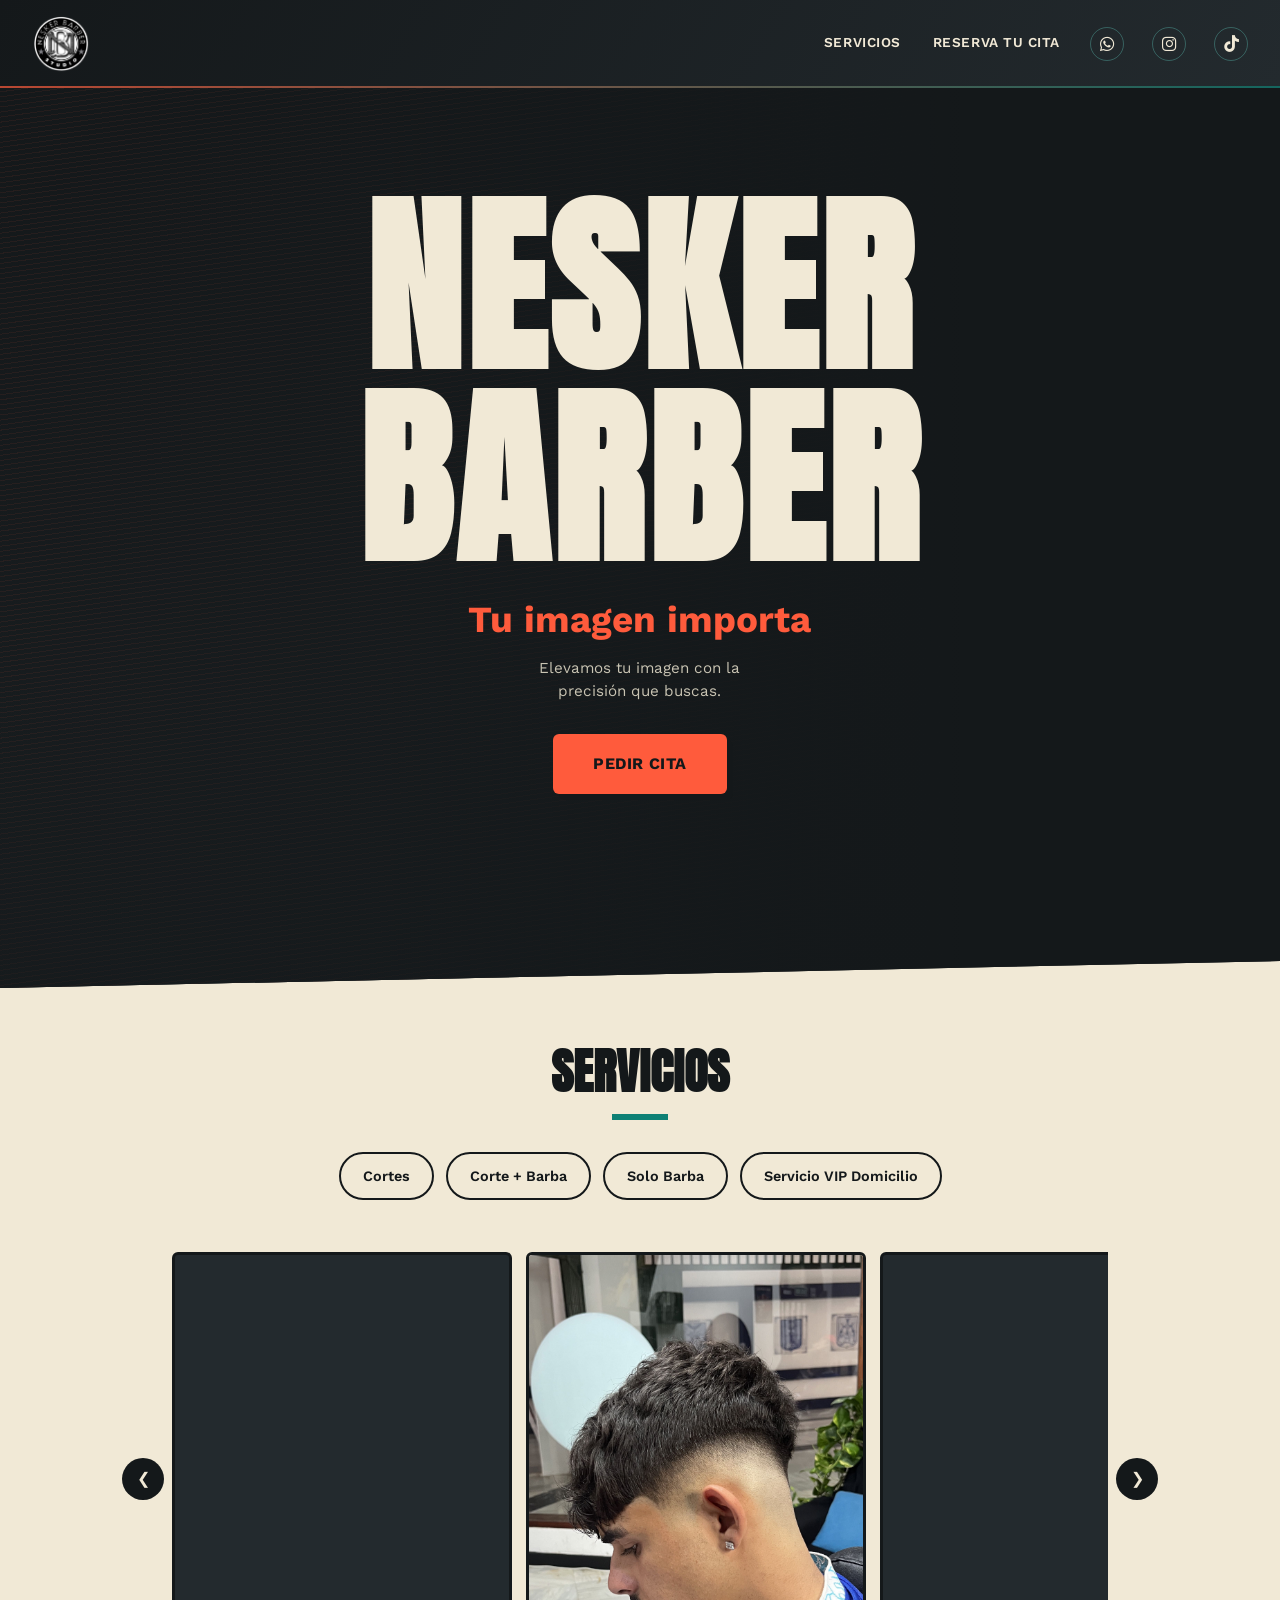
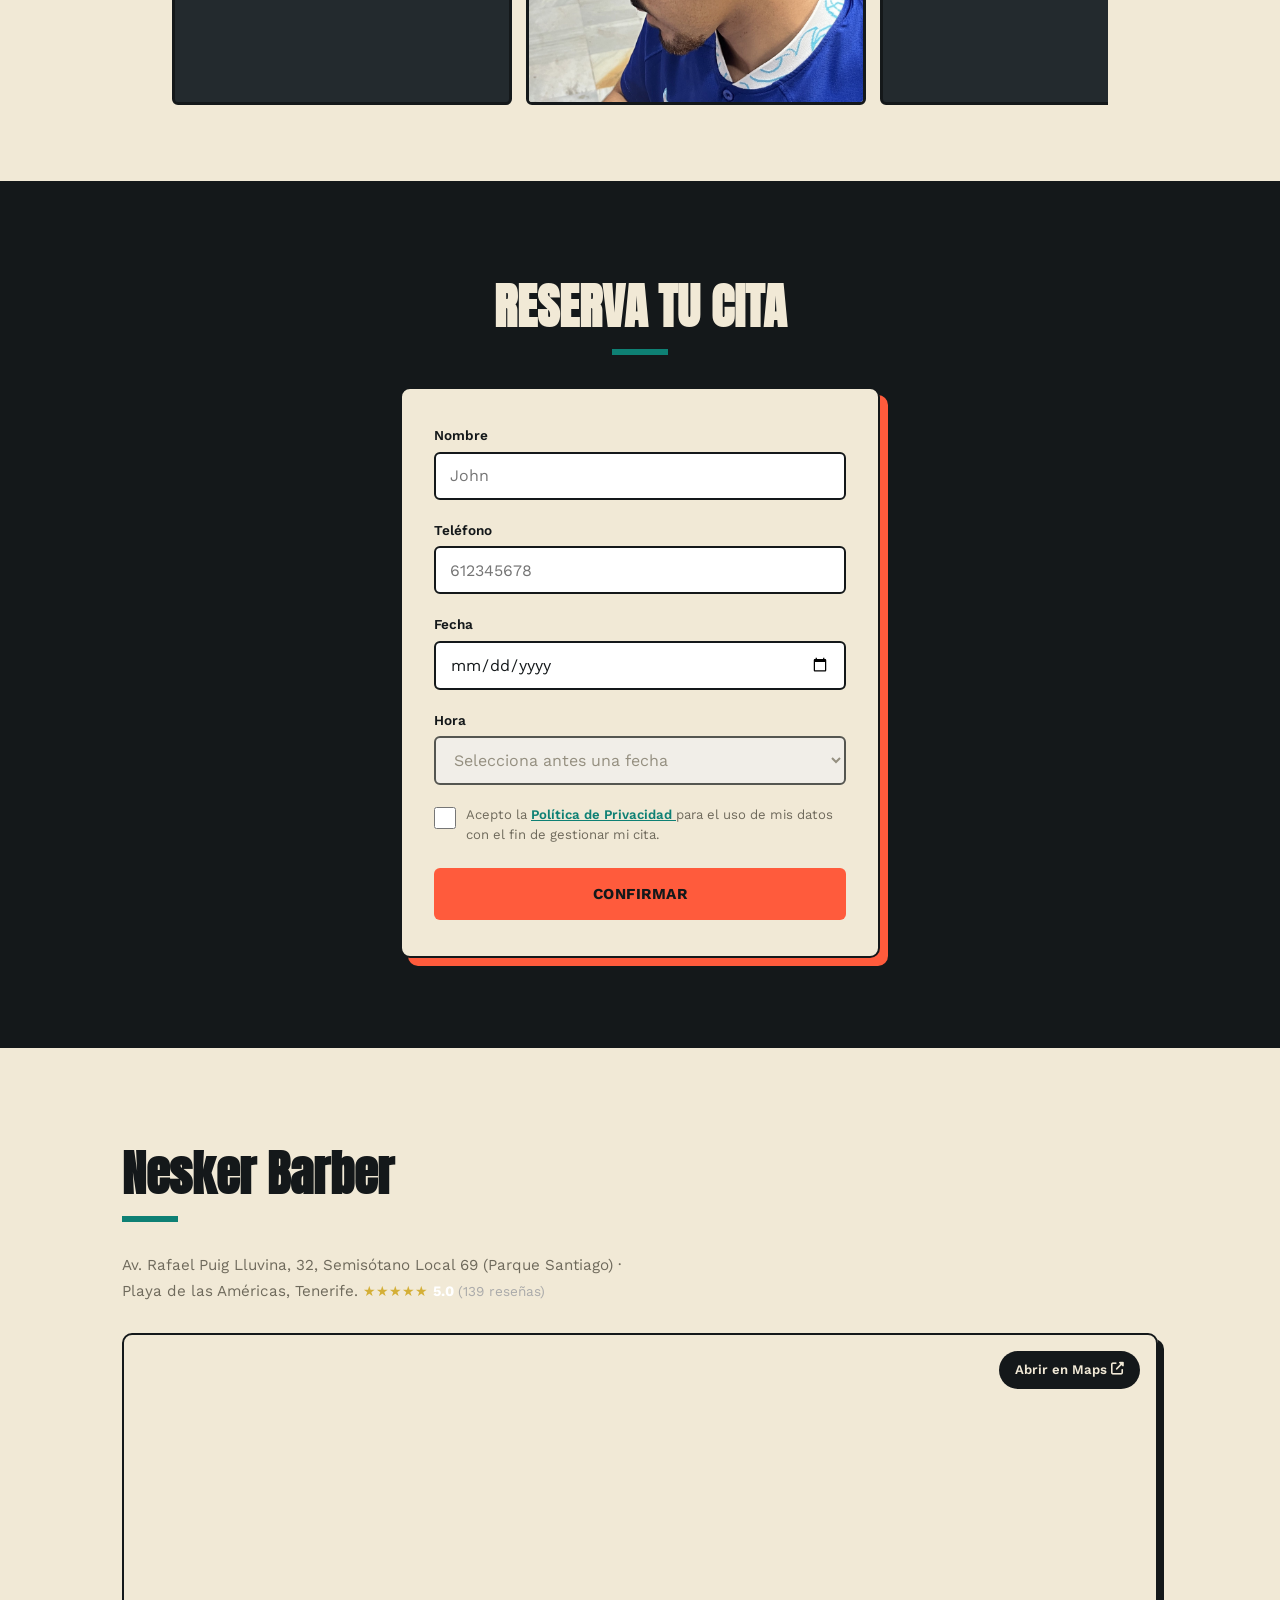
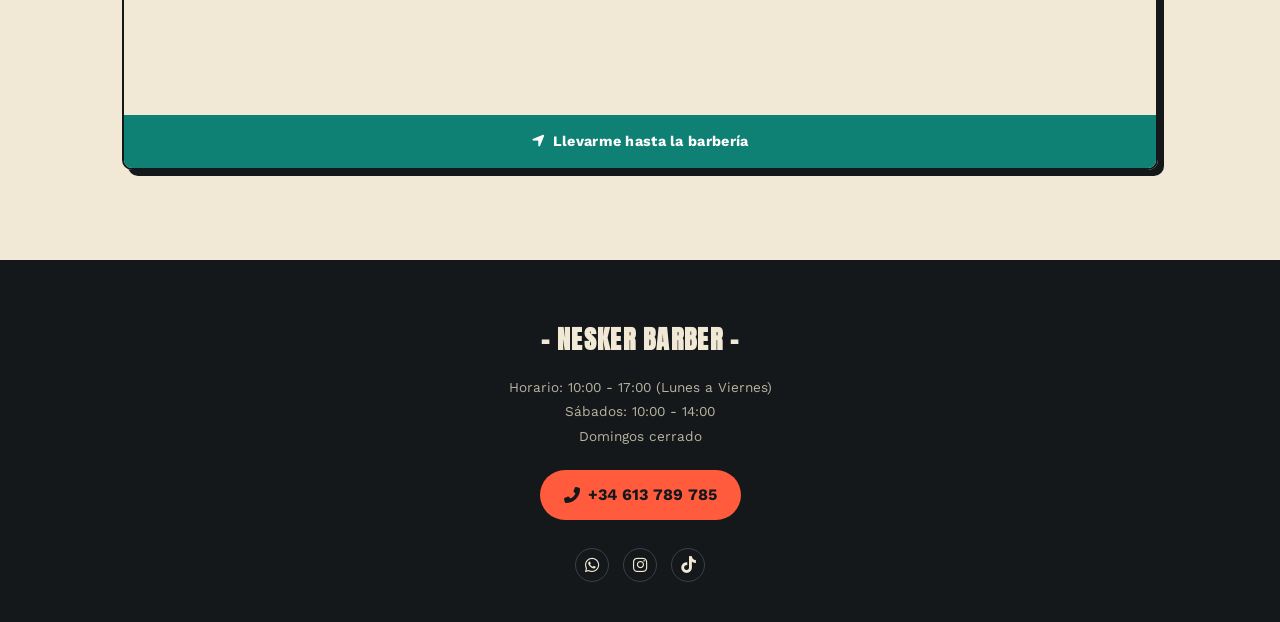
==== templates/index.html @ 79a57359 "Nesker Barber Studio" ====
<!DOCTYPE html>
<html lang="es">

<head>
    <meta charset="UTF-8">
    <meta name="viewport" content="width=device-width, initial-scale=1.0">

    <meta
        name="description"
        content="Nesker Barber Studio: La mejor barbería en el Sur de Tenerife (Playa de las Américas). Expertos en cortes modernos, degradados (fade) y arreglos de barba. ¡Reserva online!"
    >

    <title>Nesker Barber Studio | Barbería en Tenerife Sur - Playa de las Américas</title>

    <link rel="canonical" href="https://neskerbarberstudio.onrender.com">

    <link rel="icon" type="image/png" href="/static/images/logo.png">

    <link
        rel="stylesheet"
        href="https://cdnjs.cloudflare.com/ajax/libs/font-awesome/6.4.0/css/all.min.css"
    >

    <link rel="stylesheet" href="/static/css/styles.css">

    <meta
        property="og:title"
        content="Nesker Barber Studio | Barbería en Tenerife Sur"
    >
    <meta
        property="og:description"
        content="Cortes de pelo, degradados y diseño de barba en Playa de las Américas. ¡Reserva tu cita online!"
    >
    <meta
        property="og:image"
        content="https://neskerbarberstudio.onrender.com/static/images/logo.png"
    >
    <meta
        property="og:url"
        content="https://neskerbarberstudio.onrender.com"
    >
    <meta property="og:type" content="website">
    <meta property="og:locale" content="es_ES">

    <script type="application/ld+json">
    {
        "@context": "https://schema.org",
        "@type": "HairSalon",
        "name": "Nesker Barber Studio",
        "image": "https://neskerbarberstudio.onrender.com/static/images/logo.png",
        "@id": "https://neskerbarberstudio.onrender.com",
        "url": "https://neskerbarberstudio.onrender.com",
        "telephone": "+34613789785",
        "priceRange": "€€",
        "address": {
            "@type": "PostalAddress",
            "streetAddress": "Av. Rafael Puig Lluvina, 32, Semisótano Local 69",
            "addressLocality": "Playa de las Américas, Tenerife Sur",
            "addressRegion": "Santa Cruz de Tenerife",
            "postalCode": "38660",
            "addressCountry": "ES"
        },
        "geo": {
            "@type": "GeoCoordinates",
            "latitude": 28.0599825,
            "longitude": -16.7360326
        },
        "openingHoursSpecification": [
            {
                "@type": "OpeningHoursSpecification",
                "dayOfWeek": [
                    "Monday",
                    "Tuesday",
                    "Wednesday",
                    "Thursday",
                    "Friday"
                ],
                "opens": "10:00",
                "closes": "17:00"
            },
            {
                "@type": "OpeningHoursSpecification",
                "dayOfWeek": "Saturday",
                "opens": "10:00",
                "closes": "14:00"
            }
        ],
        "aggregateRating": {
            "@type": "AggregateRating",
            "ratingValue": "5.0",
            "reviewCount": "139"
        },
        "sameAs": [
            "https://www.instagram.com/neskerbarberstudio/",
            "https://www.tiktok.com/@neskerbarber?is_from_webapp=1&sender_device=pc"
        ]
    }
    </script>
</head>

<body>

    <header class="header">

        <div class="header__logo-container">
            <img
                class="header__logo"
                src="/static/images/logo.png"
                alt="Nesker Barber Logo - Barbería en Tenerife Sur"
            >
        </div>

        <input
            type="checkbox"
            class="header__checkbox"
            id="open-menu"
        >

        <label
            id="menu-btn"
            for="open-menu"
            class="header__open-nav-button"
            role="button"
            aria-label="Abrir menú"
        ></label>

        <nav class="header__nav">
            <ul class="header__nav-list">

                <li class="header__nav-link">
                    <a class="nav__link" href="#galeria">
                        SERVICIOS
                    </a>
                </li>

                <li class="header__nav-link">
                    <a class="nav__link" href="#reservaForm">
                        RESERVA TU CITA
                    </a>
                </li>

                <li class="header__nav-link">
                    <a
                        href="https://wa.me/34613789785?text=Hola,%20quisiera%20reservar%20una%20cita%20en%20Nesker%20Barber."
                        target="_blank"
                        rel="noopener noreferrer"
                        class="icono-link"
                        aria-label="WhatsApp"
                    >
                        <i class="fab fa-whatsapp"></i>
                    </a>
                </li>

                <li class="header__nav-link">
                    <a
                        href="https://www.instagram.com/neskerbarberstudio/"
                        class="icono-link"
                        target="_blank"
                        rel="noopener noreferrer"
                        aria-label="Instagram"
                    >
                        <i class="fab fa-instagram"></i>
                    </a>
                </li>

                <li class="header__nav-link">
                    <a
                        href="https://www.tiktok.com/@neskerbarber?is_from_webapp=1&sender_device=pc"
                        class="icono-link"
                        target="_blank"
                        rel="noopener noreferrer"
                        aria-label="TikTok"
                    >
                        <i class="fab fa-tiktok"></i>
                    </a>
                </li>

            </ul>
        </nav>
    </header>
    <main>

        <section class="hero">
            <div class="hero__content">

                <h1 class="hero__title">
                    NESKER
                    <br>
                    BARBER
                </h1>

                <h2 class="hero__text">
                    Tu imagen importa
                </h2>

                <p>
                    Elevamos tu imagen con la precisión que buscas.
                </p>

                <a href="#reservaForm" class="btn_reserva">
                    PEDIR CITA
                </a>

            </div>
        </section>

        <section id="galeria" class="gallery-section">

            <h2 class="section-title">
                SERVICIOS
            </h2>

            <div class="services-list">

                <div class="service-item">
                    <span class="service-name">Cortes</span>
                </div>

                <div class="service-item">
                    <span class="service-name">Corte + Barba</span>
                </div>

                <div class="service-item">
                    <span class="service-name">Solo Barba</span>
                </div>

                <div class="service-item">
                    <span class="service-name">Servicio VIP Domicilio</span>
                </div>

            </div>

            <div class="gallery-wrapper">

                <button
                    class="gallery-btn gallery-btn-prev"
                    aria-label="Anterior"
                    type="button"
                >
                    ❮
                </button>

                <div class="gallery-container">

                    <div class="gallery-item video-item">
                        <video autoplay muted loop playsinline>
                            <source src="/static/videos/01.mp4" type="video/mp4">
                        </video>
                    </div>

                    <div class="gallery-item">
                        <img
                            src="/static/images/02.jpeg"
                            alt="Corte degradado (fade) realizado en Nesker Barber Studio, Tenerife"
                            loading="lazy"
                        >
                    </div>

                    <div class="gallery-item video-item">
                        <video autoplay muted loop playsinline>
                            <source src="/static/videos/02.mp4" type="video/mp4">
                        </video>
                    </div>

                    <div class="gallery-item video-item">
                        <video autoplay muted loop playsinline>
                            <source src="/static/videos/03.mp4" type="video/mp4">
                        </video>
                    </div>

                    <div class="gallery-item video-item">
                        <video autoplay muted loop playsinline>
                            <source src="/static/videos/07.mp4" type="video/mp4">
                        </video>
                    </div>

                    <div class="gallery-item">
                        <img
                            src="/static/images/03.jpeg"
                            alt="Arreglo de barba en Nesker Barber Studio, Playa de las Américas"
                            loading="lazy"
                        >
                    </div>

                    <div class="gallery-item video-item">
                        <video autoplay muted loop playsinline>
                            <source src="/static/videos/05.mp4" type="video/mp4">
                        </video>
                    </div>

                    <div class="gallery-item">
                        <img
                            src="/static/images/04.jpeg"
                            alt="Corte de pelo masculino moderno en barbería de Tenerife Sur"
                            loading="lazy"
                        >
                    </div>

                    <div class="gallery-item video-item">
                        <video autoplay muted loop playsinline>
                            <source src="/static/videos/06.mp4" type="video/mp4">
                        </video>
                    </div>

                    <div class="gallery-item">
                        <img
                            src="/static/images/05.jpeg"
                            alt="Estilo de corte moderno realizado por Nesker Barber Studio"
                            loading="lazy"
                        >
                    </div>

                    <div class="gallery-item video-item">
                        <video autoplay muted loop playsinline>
                            <source src="/static/videos/04.mp4" type="video/mp4">
                        </video>
                    </div>

                </div>

                <button
                    class="gallery-btn gallery-btn-next"
                    aria-label="Siguiente"
                    type="button"
                >
                    ❯
                </button>

            </div>
        </section>

        <section id="reservaForm" class="form-section">

            <h2 class="section-title">
                RESERVA TU CITA
            </h2>

            <form class="form__form" id="bookingForm">

                <div class="form__input-container">
                    <label for="nombre">Nombre</label>
                    <input
                        type="text"
                        id="nombre"
                        placeholder="John"
                        autocomplete="name"
                        required
                    >
                </div>

                <div class="form__input-container">
                    <label for="telefono">Teléfono</label>
                    <input
                        type="tel"
                        id="telefono"
                        placeholder="612345678"
                        autocomplete="tel"
                        required
                    >
                </div>

                <div class="form__input-container">
                    <label for="fecha">Fecha</label>
                    <input
                        type="date"
                        id="fecha"
                        required
                    >
                </div>

                <div class="form__input-container">
                    <label for="hora">Hora</label>
                    <select
                        id="hora"
                        required
                        disabled
                    >
                        <option value="">Selecciona antes una fecha</option>
                    </select>
                </div>

                <div class="form__input-container form__input-container--checkbox">

                    <input
                        type="checkbox"
                        id="privacidad"
                        required
                    >

                    <label for="privacidad">
                        Acepto la
                        <a
                            href="#modal-privacidad"
                            id="openPrivacy"
                        >
                            Política de Privacidad
                        </a>
                        para el uso de mis datos con el fin de gestionar mi cita.
                    </label>

                </div>

                <button type="submit" class="submit-button">
                    CONFIRMAR
                </button>

                <div id="mensaje-exito">
                    ✅ ¡Cita confirmada!
                </div>

                <div id="mensaje-error">
                    ❌ Error: No se pudo reservar.
                </div>

                <div id="modal-privacidad" class="modal">

                    <div class="modal-content">

                        <span
                            id="closePrivacy"
                            class="close"
                            role="button"
                            aria-label="Cerrar política de privacidad"
                            tabindex="0"
                        >
                            &times;
                        </span>

                        <h2>
                            Política de Privacidad
                        </h2>

                        <p>
                            En <strong>Nesker Barber</strong> solicitamos tu nombre y teléfono
                            exclusivamente para gestionar, confirmar o contactar contigo en caso
                            de que surja algún imprevisto o cambio de última hora. Tus datos son
                            de uso exclusivo para la gestión interna de las citas y bajo ningún
                            concepto se ceden a terceros.
                        </p>

                    </div>
                </div>
            </form>
        </section>

        <section id="ubicacion" class="location-section">

            <h2 class="section-title">
                Nesker Barber
            </h2>

            <p class="location-text">
                Av. Rafael Puig Lluvina, 32, Semisótano Local 69
                (Parque Santiago) · Playa de las Américas, Tenerife.

                <span
                    style="display: inline-block; color: #d4af37; font-size: 0.9rem; margin-top: 4px; white-space: nowrap;"
                >
                    ★★★★★
                    <span style="color: #fff; font-weight: bold;">
                        5.0
                    </span>
                    <span style="color: #aaa; font-size: 0.85rem;">
                        (139 reseñas)
                    </span>
                </span>
            </p>

            <div class="map-card">

                <a
                    href="https://maps.app.goo.gl/w81HasmnMMebzSGf6"
                    target="_blank"
                    rel="noopener noreferrer"
                    class="map-btn-float"
                >
                    Abrir en Maps
                    <i
                        class="fas fa-external-link-alt"
                        style="font-size: 0.8rem; margin-left: 4px;"
                    ></i>
                </a>

                <div class="map-iframe-wrapper">

                    <iframe
                        src="https://www.google.com/maps/embed?pb=!1m18!1m12!1m3!1d3528.243575822002!2d-16.7360326!3d28.0599825!2m3!1f0!2f0!3f0!3m2!1i1024!2i768!4f13.1!3m3!1m2!1s0xc6a975f80840295%3A0xdb157265d399392d!2sNesker%20Barber%20Studio!5e0!3m2!1ses!2ses!4v1710000000000!5m2!1ses!2ses"
                        width="100%"
                        height="100%"
                        style="border:0;"
                        title="Ubicación de Nesker Barber Studio en Google Maps"
                        allowfullscreen
                        loading="lazy"
                        referrerpolicy="no-referrer-when-downgrade"
                    ></iframe>

                </div>

                <a
                    href="https://maps.app.goo.gl/w81HasmnMMebzSGf6"
                    target="_blank"
                    rel="noopener noreferrer"
                    class="map-btn-bottom"
                >
                    <i class="fas fa-location-arrow"></i>
                    Llevarme hasta la barbería
                </a>
            </div>
        </section>
    </main>

    <footer id="contacto1" class="footer-nesker">

        <strong>- NESKER BARBER -</strong>

        <p class="p__footer">
            Horario: 10:00 - 17:00 (Lunes a Viernes)
        </p>

        <p class="p__footer">
            Sábados: 10:00 - 14:00
        </p>

        <p class="p__footer">
            Domingos cerrado
        </p>

        <a
            href="tel:+34613789785"
            class="footer-phone-box"
        >
            <i class="fas fa-phone-alt"></i>
            <span>+34 613 789 785</span>
        </a>

        <div class="redes-sociales">

            <a
                href="https://wa.me/34613789785?text=Hola,%20quisiera%20reservar%20una%20cita%20en%20Nesker%20Barber."
                class="icono-link"
                target="_blank"
                rel="noopener noreferrer"
                aria-label="WhatsApp"
            >
                <i class="fab fa-whatsapp"></i>
            </a>

            <a
                href="https://www.instagram.com/neskerbarberstudio/"
                class="icono-link"
                target="_blank"
                rel="noopener noreferrer"
                aria-label="Instagram"
            >
                <i class="fab fa-instagram"></i>
            </a>

            <a
                href="https://www.tiktok.com/@neskerbarber?is_from_webapp=1&sender_device=pc"
                class="icono-link"
                target="_blank"
                rel="noopener noreferrer"
                aria-label="TikTok"
            >
                <i class="fab fa-tiktok"></i>
            </a>
        </div>
    </footer>

    <script src="/static/js/app.js"></script>

</body>

</html>
---- static/css/styles.css ----
@import url('https://fonts.googleapis.com/css2?family=Anton&family=Work+Sans:wght@400;500;600;700&display=swap');

/* ---------- Tokens ---------- */
:root {
  --ink: #14181a;
  --ink-soft: #232a2e;
  --ink-line: #3a4247;

  --paper: #f1e9d6;
  --paper-soft: #e3d8b8;

  --coral: #ff5b3c;
  --coral-dark: #e14526;
  --teal: #0e8074;
  --teal-light: #59b7ac;

  --text-on-paper: #14181a;
  --text-on-ink: #f1e9d6;
  --text-muted: #6f6a5c;

  --font-display: 'Anton', 'Arial Narrow', sans-serif;
  --font-body: 'Work Sans', -apple-system, BlinkMacSystemFont, sans-serif;

  --radius-sm: 6px;
  --radius-md: 10px;
  --hard-shadow: 6px 6px 0 var(--ink);
  --hard-shadow-sm: 4px 4px 0 var(--ink);

  --container: 1100px;
  --gutter: 20px;
}

/* ---------- Reset ---------- */
* {
  margin: 0;
  padding: 0;
  box-sizing: border-box;
}

html {
  scroll-behavior: smooth;
}

body {
  font-family: var(--font-body);
  background: var(--paper);
  color: var(--text-on-paper);
  line-height: 1.5;
  -webkit-font-smoothing: antialiased;
  overflow-x: hidden;
}

img, video {
  display: block;
  max-width: 100%;
}

a {
  color: inherit;
  text-decoration: none;
}

ul {
  list-style: none;
}

button {
  font-family: inherit;
  cursor: pointer;
  border: none;
  background: none;
  touch-action: manipulation;
}

a, button, input[type="checkbox"] {
  touch-action: manipulation;
}

:focus-visible {
  outline: 3px solid var(--coral);
  outline-offset: 2px;
}

@media (prefers-reduced-motion: reduce) {
  * {
    animation-duration: 0.01ms !important;
    animation-iteration-count: 1 !important;
    transition-duration: 0.01ms !important;
    scroll-behavior: auto !important;
  }
}

@media (hover: hover) and (pointer: fine) {
  .nav__link:hover {
    color: var(--coral);
    border-color: var(--coral);
  }

  .icono-link:hover {
    background: var(--coral);
    border-color: var(--coral);
    color: var(--ink);
  }

  .btn_reserva:hover {
    transform: translate(-2px, -2px);
    box-shadow: 8px 8px 0 var(--coral-dark);
  }

  .service-item:hover {
    background: var(--ink);
    transform: translateY(-2px);
  }

  .service-item:hover .service-name {
    color: var(--paper);
  }

  .gallery-btn:hover {
    background: var(--coral);
    color: var(--ink);
  }

  .submit-button:hover {
    background: var(--coral-dark);
    color: var(--paper);
    transform: translateY(-2px);
  }

  .close:hover {
    color: var(--coral);
  }

  .map-btn-float:hover {
    background: var(--coral);
    color: var(--ink);
  }

  .map-btn-bottom:hover {
    background: #0b665c;
  }

  .footer-phone-box:hover {
    background: var(--coral-dark);
    color: var(--paper);
  }
}

/* ---------- Header ---------- */
.header {
  position: sticky;
  top: 0;
  z-index: 900;
  display: flex;
  align-items: center;
  justify-content: space-between;
  padding: 12px var(--gutter);
  background: linear-gradient(120deg, var(--ink) 0%, var(--ink-soft) 100%);
  border-bottom: none;
}

.header::after {
  content: "";
  position: absolute;
  left: 0;
  right: 0;
  bottom: 0;
  height: 2px;
  background: linear-gradient(90deg, var(--coral) 0%, var(--teal) 100%);
  opacity: 0.7;
}

.header__logo-container {
  display: flex;
  align-items: center;
}

.header__logo {
  height: 52px;
  width: auto;
}

.header__checkbox {
  display: none;
}

.header__open-nav-button {
  display: block;
  position: relative;
  width: 44px;
  height: 44px;
  border-radius: var(--radius-sm);
  background: var(--ink-soft);
  border: 1px solid var(--ink-line);
  cursor: pointer;
  z-index: 901;
}

.header__open-nav-button::before,
.header__open-nav-button::after {
  content: "";
  position: absolute;
  left: 12px;
  width: 20px;
  height: 2px;
  background: var(--coral);
  transition: transform 0.25s ease;
}

.header__open-nav-button::before {
  top: 15px;
}

.header__open-nav-button::after {
  top: 27px;
}

.header__checkbox:checked ~ .header__open-nav-button::before {
  transform: translateY(6px) rotate(45deg);
}

.header__checkbox:checked ~ .header__open-nav-button::after {
  transform: translateY(-6px) rotate(-45deg);
}

/* ---------- Menú móvil (bottom sheet) ---------- */
.header__nav {
  position: fixed;
  left: 0;
  right: 0;
  bottom: -100%;
  width: 100%;
  max-height: 75vh;
  overflow-y: auto;
  background:
    linear-gradient(160deg, rgba(255, 91, 60, 0.12) 0%, transparent 60%),
    linear-gradient(160deg, var(--ink) 0%, var(--ink-soft) 100%);
  border-top: 3px solid var(--coral);
  border-radius: 20px 20px 0 0;
  box-shadow: 0 -14px 34px rgba(0, 0, 0, 0.4);
  transition: bottom 0.35s ease;
}

.header__checkbox:checked ~ .header__nav {
  bottom: 0;
}

.header__nav::before {
  content: "";
  position: fixed;
  inset: 0;
  background: rgba(10, 12, 13, 0.55);
  opacity: 0;
  visibility: hidden;
  transition: opacity 0.3s ease, visibility 0.3s ease;
}

.header__checkbox:checked ~ .header__nav::before {
  opacity: 1;
  visibility: visible;
}

.header__nav-list {
  position: relative;
  display: flex;
  flex-direction: column;
  align-items: center;
  gap: 20px;
  padding: 14px 24px 36px;
}

.header__nav-list::before {
  content: "";
  display: block;
  width: 40px;
  height: 4px;
  background: var(--coral);
  border-radius: 4px;
  margin: 4px auto 16px;
}

.header__nav-list li:has(.nav__link) {
  flex: 1 0 100%;
  text-align: center;
}

.header__nav-list li:has(.icono-link) {
  flex: 0 0 auto;
}

.nav__link {
  font-family: var(--font-display);
  font-size: 1.5rem;
  letter-spacing: 0.01em;
  color: var(--text-on-ink);
  padding: 4px 2px;
  border-bottom: 3px solid transparent;
  display: inline-block;
}

.icono-link {
  display: inline-flex;
  align-items: center;
  justify-content: center;
  width: 42px;
  height: 42px;
  color: var(--text-on-ink);
  font-size: 1.05rem;
  border-radius: 50%;
  border: 1px solid rgba(89, 183, 172, 0.4);
}

/* Tablet / escritorio */
@media (min-width: 781px) {
  .header {
    padding: 14px 32px;
  }

  .header__logo {
    height: 60px;
  }

  .header__open-nav-button {
    display: none;
  }

  .header__nav {
    position: static;
    width: auto;
    max-height: none;
    overflow: visible;
    background: none;
    border-top: none;
    border-radius: 0;
    box-shadow: none;
    transition: none;
  }

  .header__nav::before {
    content: none;
  }

  .header__nav-list {
    flex-direction: row;
    align-items: center;
    justify-content: flex-end;
    gap: 28px;
    padding: 0;
  }

  .header__nav-list::before {
    content: none;
  }

  .header__nav-list li:has(.nav__link),
  .header__nav-list li:has(.icono-link) {
    flex: 0 0 auto;
  }

  .nav__link {
    font-family: var(--font-body);
    font-weight: 600;
    font-size: 0.85rem;
    letter-spacing: 0.04em;
    padding: 6px 2px;
  }

  .icono-link {
    width: 34px;
    height: 34px;
  }
}

/* ---------- Hero ---------- */
.hero {
  position: relative;
  min-height: 100svh;
  min-height: 100vh;
  display: flex;
  align-items: center;
  justify-content: flex-end;
  text-align: right;
  background: var(--ink);
  overflow: hidden;
  clip-path: polygon(0 0, 100% 0, 100% 97%, 0 100%);
  padding: 0 0 24px;
}

.hero::before {
  content: "";
  position: absolute;
  inset: 0;
  background-image: url("/static/images/hero-fade.jpg");
  background-size: cover;
  background-repeat: no-repeat;
  background-position: center;
}

.hero::after {
  content: "";
  position: absolute;
  inset: 0;
  background:
    linear-gradient(90deg, rgba(20, 24, 26, 0.48) 0%, rgba(20, 24, 26, 0.82) 55%, rgba(20, 24, 26, 0.97) 100%),
    linear-gradient(0deg, rgba(20, 24, 26, 0.55) 0%, transparent 35%);
  pointer-events: none;
}

.hero__content {
  position: relative;
  z-index: 2;
  max-width: var(--container);
  margin: 0;
  padding: 0 var(--gutter);
  transform: translateY(-45px);
  text-align: right;
}

.hero__title {
  font-family: var(--font-display);
  color: var(--text-on-ink);
  font-size: clamp(5.5rem, 14vw, 9rem);
  line-height: 1;
  letter-spacing: 0.02em;
}

.hero__title br {
  display: block;
}

.hero__text {
  font-family: var(--font-body);
  color: var(--coral);
  font-size: clamp(1.4rem, 4.5vw, 2.3rem);
  margin-top: 16px;
}

.hero p {
  color: #c9c4b3;
  max-width: 26ch;
  margin-top: 10px;
  margin-left: auto;
  font-size: 0.95rem;
}

.btn_reserva {
  display: inline-block;
  width: auto;
  text-align: center;
  margin-top: 26px;
  padding: 14px 28px;
  background: var(--coral);
  color: var(--ink);
  font-weight: 700;
  font-size: 0.9rem;
  letter-spacing: 0.03em;
  border-radius: var(--radius-sm);
  box-shadow: var(--hard-shadow-sm);
  transition: transform 0.15s ease, box-shadow 0.15s ease;
}

@media (min-width: 560px) {
  .hero {
    padding: 40px 0;
    justify-content: center;
    text-align: center;
  }

  .hero__content {
    margin: 0 auto;
    text-align: center;
  }

  .hero p {
    margin-left: auto;
    margin-right: auto;
  }

  .hero::before {
    background-image:
      repeating-linear-gradient(
        -8deg,
        rgba(255, 91, 60, 0.14) 0px,
        rgba(255, 91, 60, 0.14) 1px,
        transparent 1px,
        transparent 5px
      ),
      linear-gradient(155deg, var(--ink) 0%, var(--ink-soft) 100%);
    background-size: auto, cover;
    background-position: 0 0, center;
    -webkit-mask-image: linear-gradient(to right, black 0%, black 30%, transparent 75%, transparent 100%);
    mask-image: linear-gradient(to right, black 0%, black 30%, transparent 75%, transparent 100%);
  }

  .hero__title {
    font-size: clamp(4.5rem, 15vw, 13rem);
  }

  .btn_reserva {
    margin-top: 32px;
    padding: 18px 40px;
    font-size: 1rem;
    box-shadow: var(--hard-shadow);
  }
}

/* ---------- Section title (shared) ---------- */
.section-title {
  font-family: var(--font-display);
  font-size: clamp(1.9rem, 8vw, 3rem);
  color: var(--text-on-paper);
  position: relative;
  display: inline-block;
  padding-bottom: 12px;
  margin-bottom: 32px;
}

.section-title::after {
  content: "";
  position: absolute;
  bottom: 0;
  left: 0;
  width: 56px;
  height: 6px;
  background: var(--teal);
}

/* ---------- Gallery / Services section ---------- */
.gallery-section {
  max-width: var(--container);
  margin: 0 auto;
  padding: 12px var(--gutter) 50px;
  text-align: center;
}

.gallery-section .section-title::after {
  left: 50%;
  transform: translateX(-50%);
}

.services-list {
  display: flex;
  flex-wrap: wrap;
  gap: 10px;
  justify-content: center;
  margin-bottom: 40px;
}

.service-item {
  border: 2px solid var(--ink);
  border-radius: 999px;
  padding: 10px 18px;
  transition: background 0.2s ease, color 0.2s ease, transform 0.15s ease;
}

.service-name {
  font-weight: 600;
  font-size: 0.85rem;
}

.gallery-wrapper {
  position: relative;
  display: flex;
  align-items: center;
  gap: 8px;
}

.gallery-container {
  display: flex;
  gap: 14px;
  overflow-x: auto;
  scroll-snap-type: x mandatory;
  -webkit-overflow-scrolling: touch;
  padding: 6px;
  scrollbar-width: thin;
  scrollbar-color: var(--teal) transparent;
}

.gallery-container::-webkit-scrollbar {
  height: 6px;
}

.gallery-container::-webkit-scrollbar-thumb {
  background: var(--teal);
  border-radius: 4px;
}

.gallery-item {
  flex: 0 0 auto;
  width: 230px;
  aspect-ratio: 3 / 4;
  scroll-snap-align: center;
  border: 3px solid var(--ink);
  border-radius: var(--radius-sm);
  overflow: hidden;
  background: var(--ink-soft);
  transition: transform 0.25s ease, opacity 0.25s ease, border-color 0.25s ease;
  opacity: 0.6;
  transform: scale(0.94);
}

.gallery-item.is-centered {
  opacity: 1;
  transform: scale(1);
  border-color: var(--coral);
}

.gallery-item img,
.gallery-item video {
  width: 100%;
  height: 100%;
  object-fit: cover;
}

.gallery-btn {
  display: none;
}

@media (min-width: 640px) {
  .gallery-section {
    padding: 40px var(--gutter) 60px;
  }

  .services-list {
    gap: 12px;
    margin-bottom: 46px;
  }

  .service-item {
    padding: 10px 22px;
  }

  .service-name {
    font-size: 0.9rem;
  }

  .gallery-item {
    width: 300px;
    scroll-snap-align: start;
    opacity: 1;
    transform: none;
  }

  .gallery-btn {
    display: flex;
    flex: 0 0 auto;
    width: 42px;
    height: 42px;
    border-radius: 50%;
    background: var(--ink);
    color: var(--paper);
    font-size: 1rem;
    align-items: center;
    justify-content: center;
    transition: background 0.2s ease, color 0.2s ease;
  }
}

@media (min-width: 900px) {
  .gallery-section {
    padding: 48px var(--gutter) 70px;
  }

  .gallery-item {
    width: 340px;
  }
}

/* ---------- Booking form section ---------- */
.form-section {
  background: var(--ink);
  padding: 60px var(--gutter);
}

.form-section .section-title {
  color: var(--text-on-ink);
  display: block;
  text-align: center;
  margin-left: auto;
  margin-right: auto;
}

.form-section .section-title::after {
  left: 50%;
  transform: translateX(-50%);
}

.form__form {
  position: relative;
  max-width: 480px;
  margin: 0 auto;
  background: var(--paper);
  border: 2px solid var(--ink);
  border-radius: var(--radius-md);
  box-shadow: 6px 6px 0 var(--coral);
  padding: 26px 20px;
  display: flex;
  flex-direction: column;
  gap: 18px;
}

.form__input-container {
  display: flex;
  flex-direction: column;
  gap: 6px;
}

.form__input-container label {
  font-weight: 600;
  font-size: 0.85rem;
  color: var(--text-on-paper);
}

.form__input-container input[type="text"],
.form__input-container input[type="tel"],
.form__input-container input[type="date"],
.form__input-container input[type="time"],
.form__input-container select {
  font-family: var(--font-body);
  font-size: 16px;
  min-height: 48px;
  padding: 12px 14px;
  border: 2px solid var(--ink);
  border-radius: var(--radius-sm);
  background: #fff;
  color: var(--text-on-paper);
  transition: border-color 0.2s ease;
}

.form__input-container select:disabled {
  background: #f1f1f1;
  color: var(--text-muted);
  cursor: not-allowed;
}

.form__input-container input:focus,
.form__input-container select:focus {
  border-color: var(--coral);
}

.form__input-container--checkbox {
  flex-direction: row;
  align-items: flex-start;
  gap: 10px;
}

.form__input-container--checkbox input[type="checkbox"] {
  width: 22px;
  height: 22px;
  margin-top: 2px;
  flex-shrink: 0;
  accent-color: var(--coral);
}

.form__input-container--checkbox label {
  font-weight: 400;
  font-size: 0.82rem;
  color: var(--text-muted);
}

.form__input-container--checkbox label a {
  color: var(--teal);
  font-weight: 600;
  text-decoration: underline;
}

.submit-button {
  margin-top: 4px;
  padding: 16px;
  min-height: 52px;
  background: var(--coral);
  color: var(--ink);
  font-weight: 700;
  font-size: 0.95rem;
  letter-spacing: 0.03em;
  border-radius: var(--radius-sm);
  transition: background 0.2s ease, transform 0.15s ease;
}

@media (min-width: 640px) {
  .form-section {
    padding: 90px var(--gutter);
  }

  .form__form {
    padding: 36px 32px;
    gap: 20px;
    box-shadow: 8px 8px 0 var(--coral);
  }
}

#mensaje-exito,
#mensaje-error {
  display: none;
  text-align: center;
  font-weight: 600;
  font-size: 0.9rem;
  padding: 10px;
  border-radius: var(--radius-sm);
}

#mensaje-exito.mostrar-mensaje {
  display: block;
  background: rgba(14, 128, 116, 0.15);
  color: var(--teal);
}

#mensaje-error.mostrar-mensaje {
  display: block;
  background: rgba(255, 91, 60, 0.15);
  color: var(--coral-dark);
}

/* Modal */
.modal {
  display: none;
  position: fixed;
  inset: 0;
  z-index: 950;
  background: rgba(20, 24, 26, 0.72);
  align-items: center;
  justify-content: center;
  padding: var(--gutter);
}

.modal-content {
  position: relative;
  width: 100%;
  max-width: 480px;
  max-height: 80vh;
  overflow-y: auto;
  background: var(--paper);
  border: 2px solid var(--ink);
  border-radius: var(--radius-md);
  box-shadow: var(--hard-shadow);
  padding: 28px 22px;
}

.modal-content h2 {
  font-family: var(--font-display);
  font-size: 1.4rem;
  margin-bottom: 14px;
}

.modal-content p {
  font-size: 0.9rem;
  color: var(--text-muted);
  line-height: 1.6;
}

.close {
  position: absolute;
  top: 10px;
  right: 14px;
  width: 40px;
  height: 40px;
  display: flex;
  align-items: center;
  justify-content: center;
  font-size: 1.6rem;
  line-height: 1;
  color: var(--text-muted);
  cursor: pointer;
}

@media (min-width: 640px) {
  .modal-content {
    padding: 32px 28px;
  }
}

/* ---------- Location section ---------- */
.location-section {
  max-width: var(--container);
  margin: 0 auto;
  padding: 60px var(--gutter);
}

.location-text {
  font-size: 0.95rem;
  color: var(--text-muted);
  max-width: 60ch;
  margin-bottom: 24px;
}

.map-card {
  position: relative;
  border: 2px solid var(--ink);
  border-radius: var(--radius-md);
  overflow: hidden;
  box-shadow: var(--hard-shadow);
}

.map-iframe-wrapper {
  width: 100%;
  height: 260px;
}

.map-iframe-wrapper iframe {
  width: 100%;
  height: 100%;
  filter: grayscale(15%) contrast(1.05);
}

.map-btn-float {
  position: absolute;
  top: 12px;
  right: 12px;
  z-index: 5;
  background: var(--ink);
  color: var(--paper);
  font-size: 0.78rem;
  font-weight: 600;
  padding: 8px 14px;
  border-radius: 999px;
  display: inline-flex;
  align-items: center;
  transition: background 0.2s ease, color 0.2s ease;
}

.map-btn-bottom {
  display: flex;
  align-items: center;
  justify-content: center;
  gap: 8px;
  padding: 16px;
  min-height: 52px;
  background: var(--teal);
  color: #fff;
  font-weight: 700;
  font-size: 0.9rem;
  letter-spacing: 0.02em;
  transition: background 0.2s ease;
}

@media (min-width: 640px) {
  .location-section {
    padding: 90px var(--gutter);
  }

  .location-text {
    margin-bottom: 30px;
  }

  .map-iframe-wrapper {
    height: 380px;
  }

  .map-btn-float {
    top: 16px;
    right: 16px;
    font-size: 0.82rem;
    padding: 9px 16px;
  }
}

/* ---------- Footer ---------- */
.footer-nesker {
  background: var(--ink);
  color: var(--text-on-ink);
  text-align: center;
  padding: 50px var(--gutter) 36px;
}

.footer-nesker strong {
  font-family: var(--font-display);
  font-size: 1.4rem;
  letter-spacing: 0.05em;
  display: block;
  margin-bottom: 16px;
}

.p__footer {
  font-size: 0.85rem;
  color: #b9b3a0;
  margin-bottom: 4px;
}

.footer-phone-box {
  display: inline-flex;
  align-items: center;
  gap: 8px;
  margin-top: 20px;
  padding: 13px 24px;
  min-height: 48px;
  background: var(--coral);
  color: var(--ink);
  font-weight: 700;
  border-radius: 999px;
  transition: background 0.2s ease;
}

.redes-sociales {
  display: flex;
  justify-content: center;
  gap: 14px;
  margin-top: 26px;
}

.redes-sociales .icono-link {
  border-color: var(--ink-line);
}

@media (min-width: 640px) {
  .footer-nesker {
    padding: 60px var(--gutter) 40px;
  }

  .footer-nesker strong {
    font-size: 1.6rem;
    margin-bottom: 18px;
  }

  .redes-sociales {
    margin-top: 28px;
  }
}

/* ---------- Escritorio grande ---------- */
@media (min-width: 1024px) {
  :root {
    --gutter: 32px;
  }
}
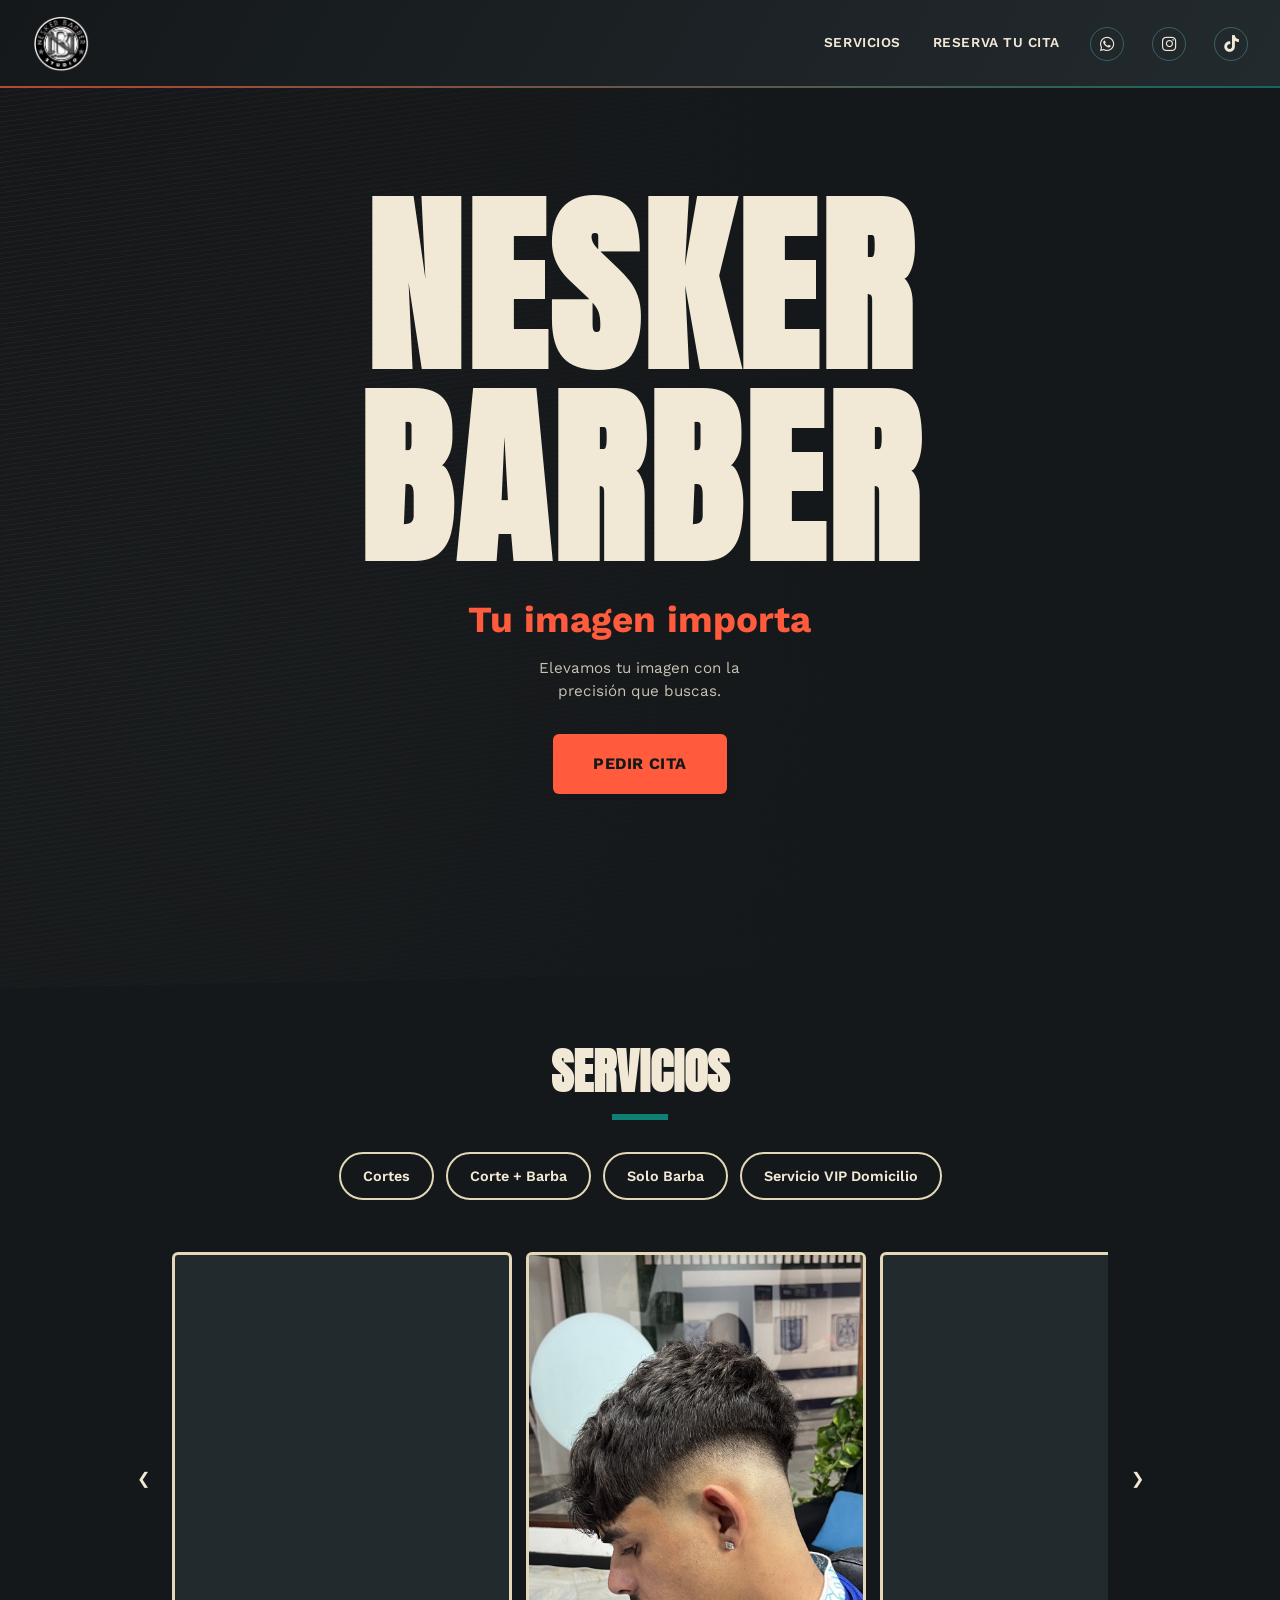
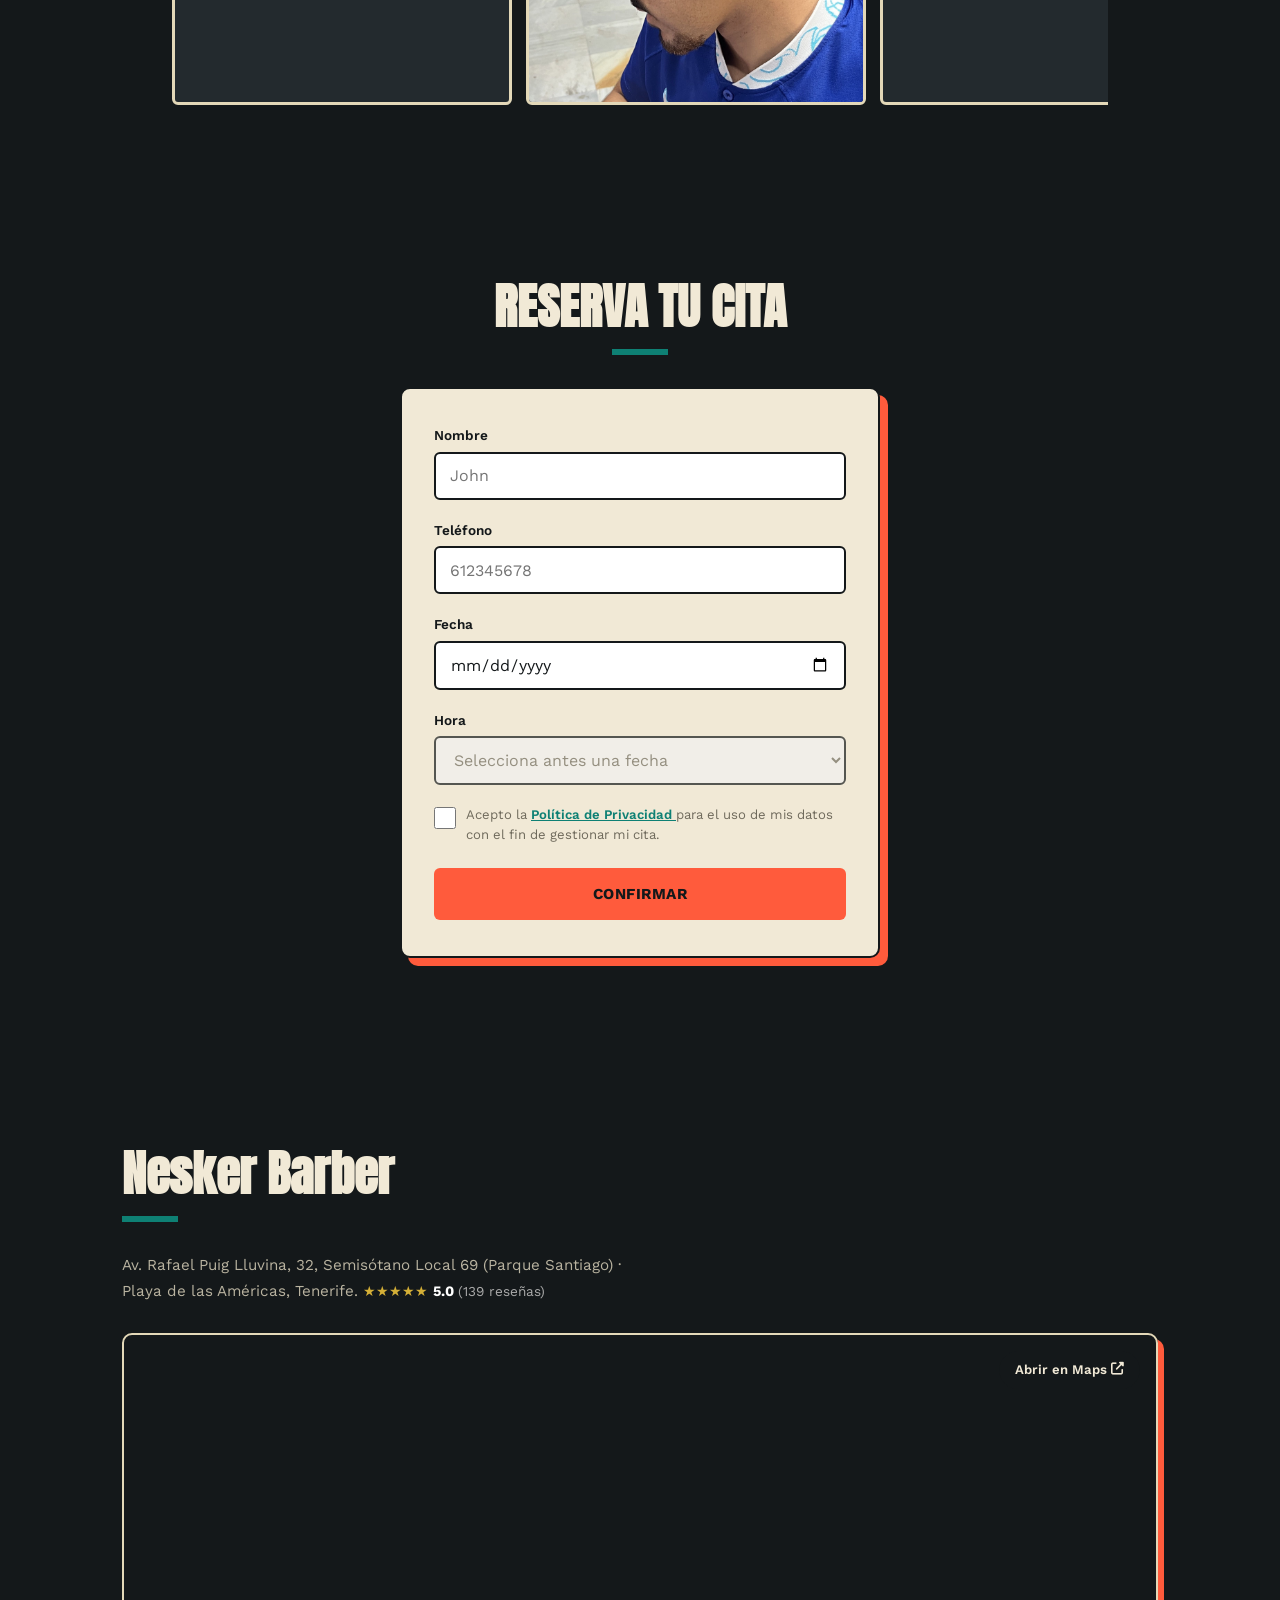
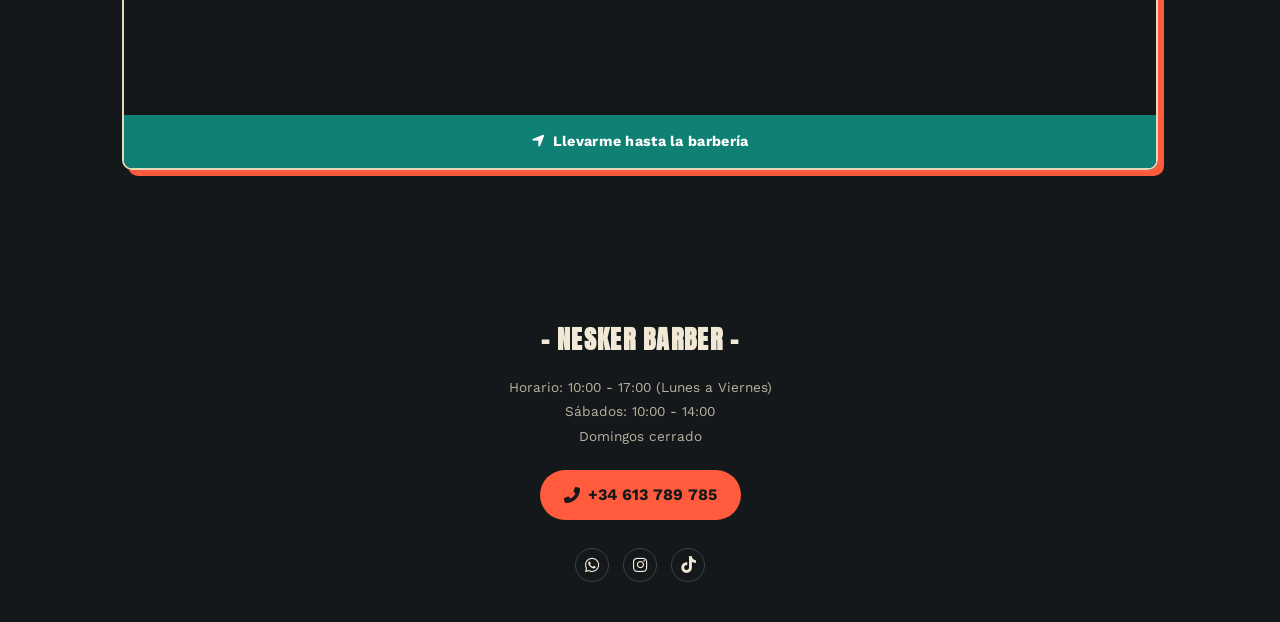
==== commit c60a892d: "logo para whatsapp" ====
--- a/templates/index.html
+++ b/templates/index.html
@@ -12,7 +12,7 @@
 
     <title>Nesker Barber Studio | Barbería en Tenerife Sur - Playa de las Américas</title>
 
-    <link rel="canonical" href="https://neskerbarberstudio.onrender.com">
+    <link rel="canonical" href="https://nesker-barber-studio.onrender.com">
 
     <link rel="icon" type="image/png" href="/static/images/logo.png">
 
@@ -33,11 +33,11 @@
     >
     <meta
         property="og:image"
-        content="https://neskerbarberstudio.onrender.com/static/images/logo.png"
+        content="https://nesker-barber-studio.onrender.com/static/images/logo.png"
     >
     <meta
         property="og:url"
-        content="https://neskerbarberstudio.onrender.com"
+        content="https://nesker-barber-studio.onrender.com"
     >
     <meta property="og:type" content="website">
     <meta property="og:locale" content="es_ES">
@@ -47,9 +47,9 @@
         "@context": "https://schema.org",
         "@type": "HairSalon",
         "name": "Nesker Barber Studio",
-        "image": "https://neskerbarberstudio.onrender.com/static/images/logo.png",
-        "@id": "https://neskerbarberstudio.onrender.com",
-        "url": "https://neskerbarberstudio.onrender.com",
+        "image": "https://nesker-barber-studio.onrender.com/static/images/logo.png",
+        "@id": "https://nesker-barber-studio.onrender.com",
+        "url": "https://nesker-barber-studio.onrender.com",
         "telephone": "+34613789785",
         "priceRange": "€€",
         "address": {
--- a/static/css/styles.css
+++ b/static/css/styles.css
@@ -1,6 +1,5 @@
 @import url('https://fonts.googleapis.com/css2?family=Anton&family=Work+Sans:wght@400;500;600;700&display=swap');
 
-/* ---------- Tokens ---------- */
 :root {
   --ink: #14181a;
   --ink-soft: #232a2e;
@@ -17,6 +16,7 @@
   --text-on-paper: #14181a;
   --text-on-ink: #f1e9d6;
   --text-muted: #6f6a5c;
+  --text-muted-on-ink: #b9b3a0;
 
   --font-display: 'Anton', 'Arial Narrow', sans-serif;
   --font-body: 'Work Sans', -apple-system, BlinkMacSystemFont, sans-serif;
@@ -30,7 +30,6 @@
   --gutter: 20px;
 }
 
-/* ---------- Reset ---------- */
 * {
   margin: 0;
   padding: 0;
@@ -43,8 +42,8 @@
 
 body {
   font-family: var(--font-body);
-  background: var(--paper);
-  color: var(--text-on-paper);
+  background: var(--ink);
+  color: var(--text-on-ink);
   line-height: 1.5;
   -webkit-font-smoothing: antialiased;
   overflow-x: hidden;
@@ -108,12 +107,13 @@
   }
 
   .service-item:hover {
-    background: var(--ink);
+    background: var(--coral);
+    border-color: var(--coral);
     transform: translateY(-2px);
   }
 
   .service-item:hover .service-name {
-    color: var(--paper);
+    color: var(--ink);
   }
 
   .gallery-btn:hover {
@@ -146,7 +146,6 @@
   }
 }
 
-/* ---------- Header ---------- */
 .header {
   position: sticky;
   top: 0;
@@ -223,7 +222,6 @@
   transform: translateY(-6px) rotate(-45deg);
 }
 
-/* ---------- Menú móvil (bottom sheet) ---------- */
 .header__nav {
   position: fixed;
   left: 0;
@@ -310,7 +308,6 @@
   border: 1px solid rgba(89, 183, 172, 0.4);
 }
 
-/* Tablet / escritorio */
 @media (min-width: 781px) {
   .header {
     padding: 14px 32px;
@@ -371,7 +368,6 @@
   }
 }
 
-/* ---------- Hero ---------- */
 .hero {
   position: relative;
   min-height: 100svh;
@@ -504,11 +500,10 @@
   }
 }
 
-/* ---------- Section title (shared) ---------- */
 .section-title {
   font-family: var(--font-display);
   font-size: clamp(1.9rem, 8vw, 3rem);
-  color: var(--text-on-paper);
+  color: var(--text-on-ink);
   position: relative;
   display: inline-block;
   padding-bottom: 12px;
@@ -525,7 +520,6 @@
   background: var(--teal);
 }
 
-/* ---------- Gallery / Services section ---------- */
 .gallery-section {
   max-width: var(--container);
   margin: 0 auto;
@@ -547,10 +541,10 @@
 }
 
 .service-item {
-  border: 2px solid var(--ink);
+  border: 2px solid var(--paper-soft);
   border-radius: 999px;
   padding: 10px 18px;
-  transition: background 0.2s ease, color 0.2s ease, transform 0.15s ease;
+  transition: background 0.2s ease, color 0.2s ease, transform 0.15s ease, border-color 0.2s ease;
 }
 
 .service-name {
@@ -590,7 +584,7 @@
   width: 230px;
   aspect-ratio: 3 / 4;
   scroll-snap-align: center;
-  border: 3px solid var(--ink);
+  border: 3px solid var(--paper-soft);
   border-radius: var(--radius-sm);
   overflow: hidden;
   background: var(--ink-soft);
@@ -666,7 +660,6 @@
   }
 }
 
-/* ---------- Booking form section ---------- */
 .form-section {
   background: var(--ink);
   padding: 60px var(--gutter);
@@ -811,7 +804,6 @@
   color: var(--coral-dark);
 }
 
-/* Modal */
 .modal {
   display: none;
   position: fixed;
@@ -830,6 +822,7 @@
   max-height: 80vh;
   overflow-y: auto;
   background: var(--paper);
+  color: var(--text-on-paper);
   border: 2px solid var(--ink);
   border-radius: var(--radius-md);
   box-shadow: var(--hard-shadow);
@@ -869,7 +862,6 @@
   }
 }
 
-/* ---------- Location section ---------- */
 .location-section {
   max-width: var(--container);
   margin: 0 auto;
@@ -878,17 +870,17 @@
 
 .location-text {
   font-size: 0.95rem;
-  color: var(--text-muted);
+  color: var(--text-muted-on-ink);
   max-width: 60ch;
   margin-bottom: 24px;
 }
 
 .map-card {
   position: relative;
-  border: 2px solid var(--ink);
+  border: 2px solid var(--paper-soft);
   border-radius: var(--radius-md);
   overflow: hidden;
-  box-shadow: var(--hard-shadow);
+  box-shadow: 6px 6px 0 var(--coral);
 }
 
 .map-iframe-wrapper {
@@ -954,7 +946,6 @@
   }
 }
 
-/* ---------- Footer ---------- */
 .footer-nesker {
   background: var(--ink);
   color: var(--text-on-ink);
@@ -1016,9 +1007,8 @@
   }
 }
 
-/* ---------- Escritorio grande ---------- */
 @media (min-width: 1024px) {
   :root {
     --gutter: 32px;
   }
-}
+}
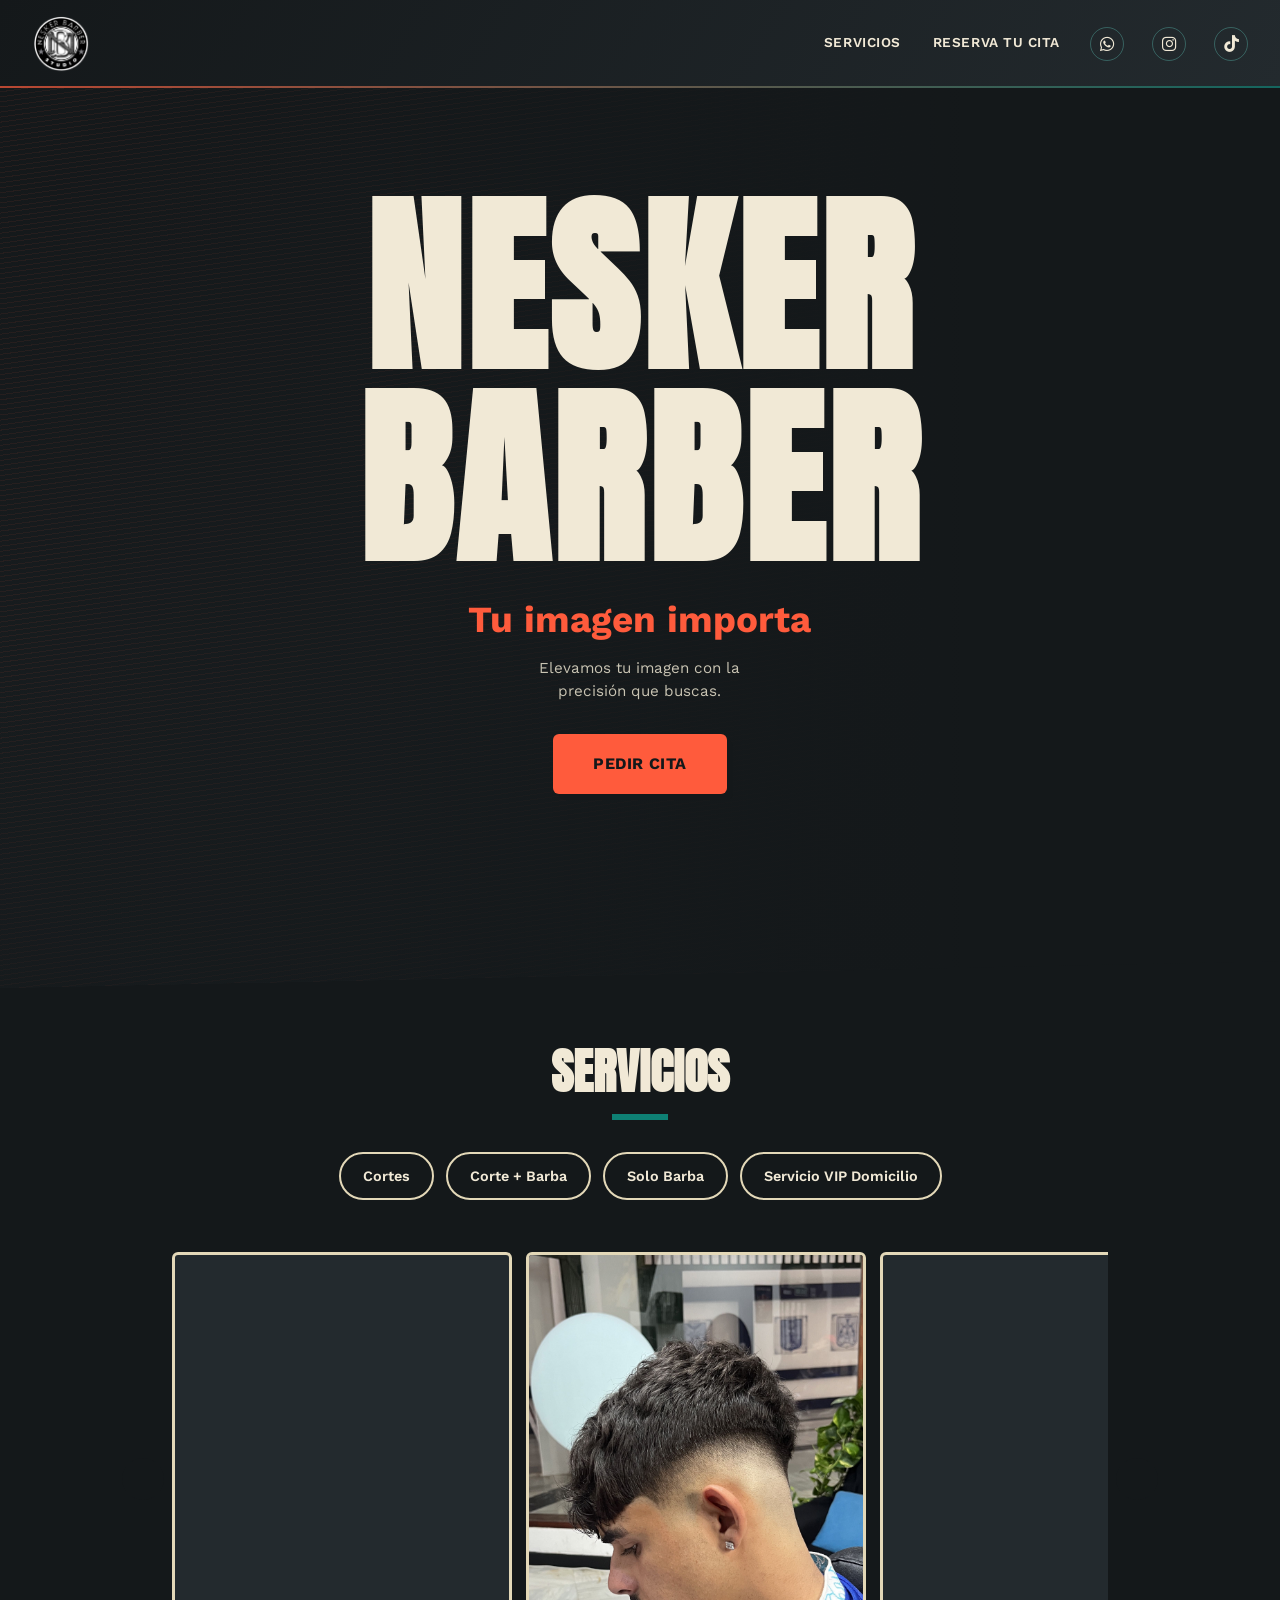
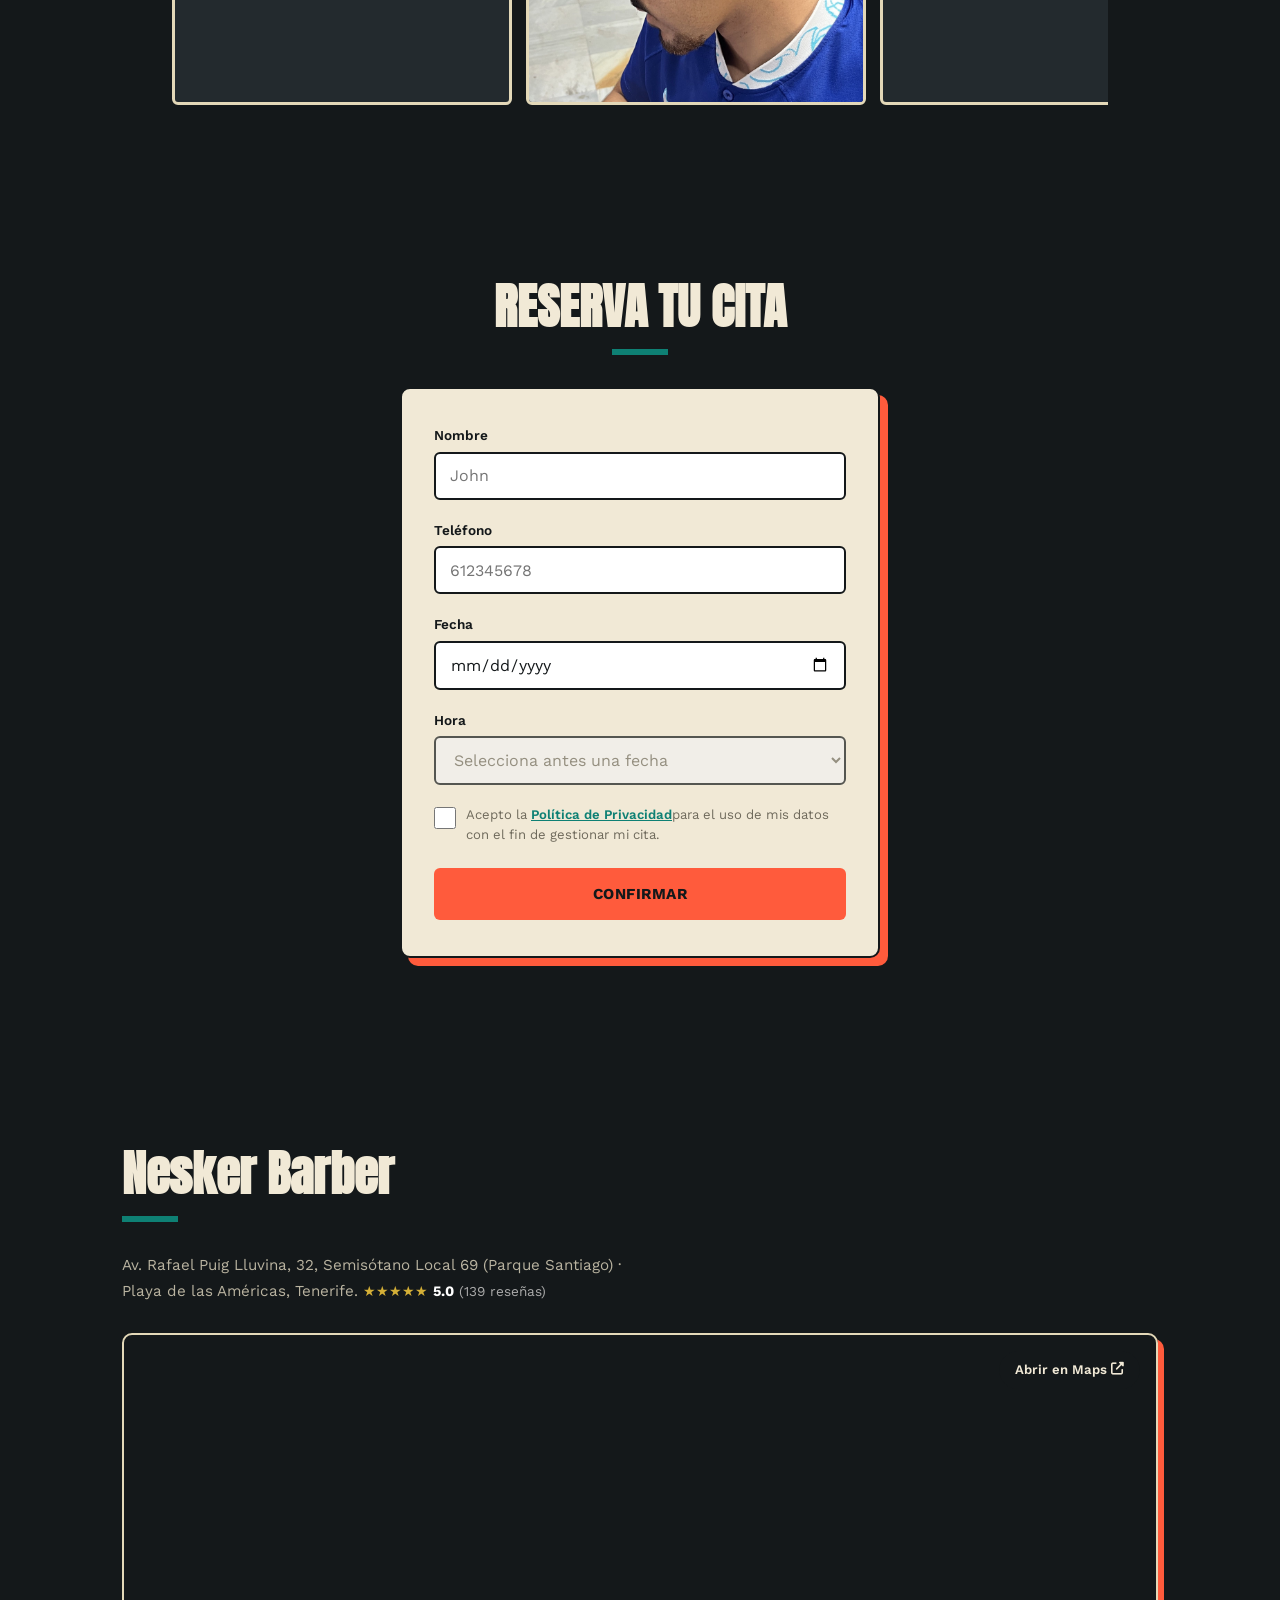
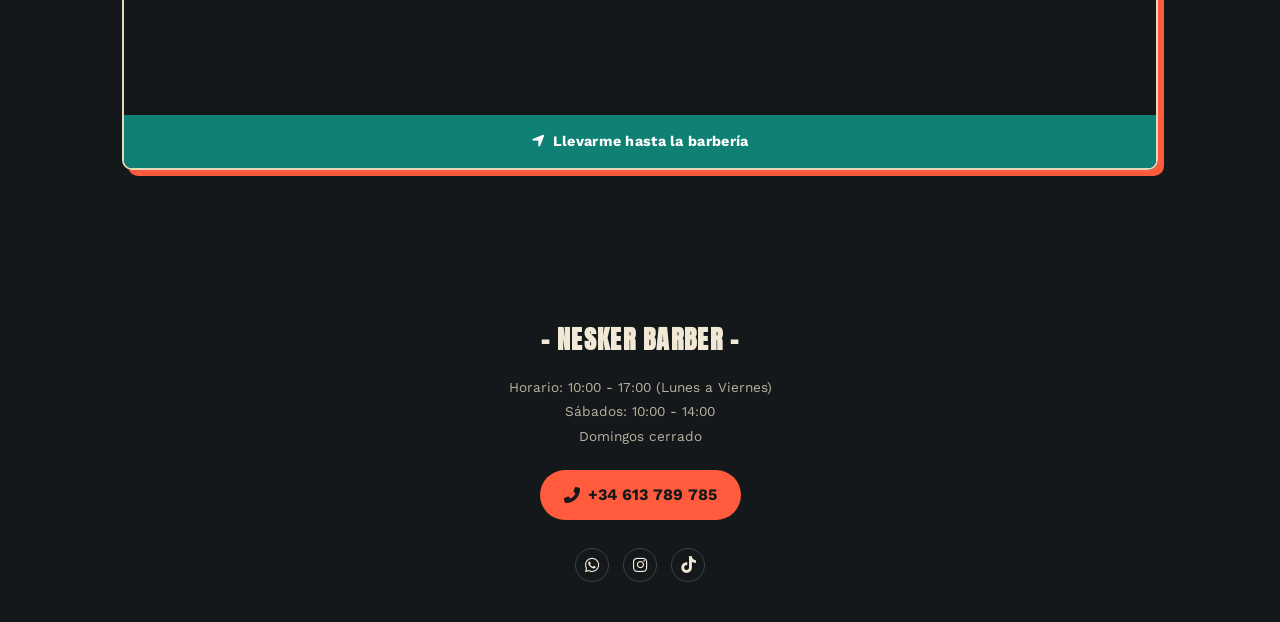
==== commit 1024f38b: "fix: html" ====
--- a/templates/index.html
+++ b/templates/index.html
@@ -1,47 +1,22 @@
 <!DOCTYPE html>
-<html lang="es">
-
+<htl lang="es">
 <head>
     <meta charset="UTF-8">
     <meta name="viewport" content="width=device-width, initial-scale=1.0">
-
-    <meta
-        name="description"
-        content="Nesker Barber Studio: La mejor barbería en el Sur de Tenerife (Playa de las Américas). Expertos en cortes modernos, degradados (fade) y arreglos de barba. ¡Reserva online!"
-    >
-
+    <meta name="description" content="Nesker Barber Studio: La mejor barbería en el Sur de Tenerife (Playa de las Américas). Expertos en cortes modernos, degradados (fade) y arreglos de barba. ¡Reserva online!">
     <title>Nesker Barber Studio | Barbería en Tenerife Sur - Playa de las Américas</title>
-
     <link rel="canonical" href="https://nesker-barber-studio.onrender.com">
-
     <link rel="icon" type="image/png" href="/static/images/logo.png">
-
-    <link
-        rel="stylesheet"
-        href="https://cdnjs.cloudflare.com/ajax/libs/font-awesome/6.4.0/css/all.min.css"
-    >
-
+    <link rel="stylesheet" href="https://cdnjs.cloudflare.com/ajax/libs/font-awesome/6.4.0/css/all.min.css">
     <link rel="stylesheet" href="/static/css/styles.css">
-
-    <meta
-        property="og:title"
-        content="Nesker Barber Studio | Barbería en Tenerife Sur"
-    >
-    <meta
-        property="og:description"
-        content="Cortes de pelo, degradados y diseño de barba en Playa de las Américas. ¡Reserva tu cita online!"
-    >
-    <meta
-        property="og:image"
-        content="https://nesker-barber-studio.onrender.com/static/images/logo.png"
-    >
-    <meta
-        property="og:url"
-        content="https://nesker-barber-studio.onrender.com"
-    >
+    <!-- Open Graph -->
+    <meta property="og:title" content="Nesker Barber Studio | Barbería en Tenerife Sur">
+    <meta property="og:description" content="Cortes de pelo, degradados y diseño de barba en Playa de las Américas. ¡Reserva tu cita online!">
+    <meta property="og:image" content="https://nesker-barber-studio.onrender.com/static/images/logo.png">
+    <meta property="og:url" content="https://nesker-barber-studio.onrender.com">
     <meta property="og:type" content="website">
     <meta property="og:locale" content="es_ES">
-
+    <!-- SEO structured data -->
     <script type="application/ld+json">
     {
         "@context": "https://schema.org",
@@ -60,515 +35,233 @@
             "postalCode": "38660",
             "addressCountry": "ES"
         },
-        "geo": {
-            "@type": "GeoCoordinates",
-            "latitude": 28.0599825,
-            "longitude": -16.7360326
-        },
+        "geo": { "@type": "GeoCoordinates", "latitude": 28.0599825, "longitude": -16.7360326 },
         "openingHoursSpecification": [
-            {
-                "@type": "OpeningHoursSpecification",
-                "dayOfWeek": [
-                    "Monday",
-                    "Tuesday",
-                    "Wednesday",
-                    "Thursday",
-                    "Friday"
-                ],
-                "opens": "10:00",
-                "closes": "17:00"
-            },
-            {
-                "@type": "OpeningHoursSpecification",
-                "dayOfWeek": "Saturday",
-                "opens": "10:00",
-                "closes": "14:00"
-            }
+            { "@type": "OpeningHoursSpecification", "dayOfWeek": ["Monday","Tuesday","Wednesday","Thursday","Friday"], "opens": "10:00", "closes": "17:00" },
+            { "@type": "OpeningHoursSpecification", "dayOfWeek": "Saturday", "opens": "10:00", "closes": "14:00" }
         ],
-        "aggregateRating": {
-            "@type": "AggregateRating",
-            "ratingValue": "5.0",
-            "reviewCount": "139"
-        },
-        "sameAs": [
-            "https://www.instagram.com/neskerbarberstudio/",
-            "https://www.tiktok.com/@neskerbarber?is_from_webapp=1&sender_device=pc"
-        ]
+        "aggregateRating": { "@type": "AggregateRating", "ratingValue": "5.0", "reviewCount": "139" },
+        "sameAs": ["https://www.instagram.com/neskerbarberstudio/", "https://www.tiktok.com/@neskerbarber?is_from_webapp=1&sender_device=pc"]
     }
     </script>
 </head>
-
 <body>
 
-    <header class="header">
-
-        <div class="header__logo-container">
-            <img
-                class="header__logo"
-                src="/static/images/logo.png"
-                alt="Nesker Barber Logo - Barbería en Tenerife Sur"
-            >
-        </div>
-
-        <input
-            type="checkbox"
-            class="header__checkbox"
-            id="open-menu"
-        >
-
-        <label
-            id="menu-btn"
-            for="open-menu"
-            class="header__open-nav-button"
-            role="button"
-            aria-label="Abrir menú"
-        ></label>
-
-        <nav class="header__nav">
-            <ul class="header__nav-list">
-
-                <li class="header__nav-link">
-                    <a class="nav__link" href="#galeria">
-                        SERVICIOS
-                    </a>
-                </li>
-
-                <li class="header__nav-link">
-                    <a class="nav__link" href="#reservaForm">
-                        RESERVA TU CITA
-                    </a>
-                </li>
-
-                <li class="header__nav-link">
-                    <a
-                        href="https://wa.me/34613789785?text=Hola,%20quisiera%20reservar%20una%20cita%20en%20Nesker%20Barber."
-                        target="_blank"
-                        rel="noopener noreferrer"
-                        class="icono-link"
-                        aria-label="WhatsApp"
-                    >
-                        <i class="fab fa-whatsapp"></i>
-                    </a>
-                </li>
-
-                <li class="header__nav-link">
-                    <a
-                        href="https://www.instagram.com/neskerbarberstudio/"
-                        class="icono-link"
-                        target="_blank"
-                        rel="noopener noreferrer"
-                        aria-label="Instagram"
-                    >
-                        <i class="fab fa-instagram"></i>
-                    </a>
-                </li>
-
-                <li class="header__nav-link">
-                    <a
-                        href="https://www.tiktok.com/@neskerbarber?is_from_webapp=1&sender_device=pc"
-                        class="icono-link"
-                        target="_blank"
-                        rel="noopener noreferrer"
-                        aria-label="TikTok"
-                    >
-                        <i class="fab fa-tiktok"></i>
-                    </a>
-                </li>
-
-            </ul>
-        </nav>
-    </header>
-    <main>
-
-        <section class="hero">
-            <div class="hero__content">
-
-                <h1 class="hero__title">
-                    NESKER
-                    <br>
-                    BARBER
-                </h1>
-
-                <h2 class="hero__text">
-                    Tu imagen importa
-                </h2>
-
+<!-- ===== HEADER ===== -->
+
+<header class="header">
+    <div class="header__logo-container">
+        <img class="header__logo" src="/static/images/logo.png" alt="Nesker Barber Logo - Barbería en Tenerife Sur">
+    </div>
+    <input type="checkbox" class="header__checkbox" id="open-menu">
+    <label id="menu-btn" for="open-menu" class="header__open-nav-button" role="button" aria-label="Abrir menú"></label>
+    <nav class="header__nav">
+        <ul class="header__nav-list">
+            <li class="header__nav-link"><a class="nav__link" href="#galeria">SERVICIOS</a></li>
+            <li class="header__nav-link"><a class="nav__link" href="#reservaForm">RESERVA TU CITA</a></li>
+            <li class="header__nav-link">
+                <a href="https://wa.me/34613789785?text=Hola,%20quisiera%20reservar%20una%20cita%20en%20Nesker%20Barber." target="_blank" rel="noopener noreferrer" class="icono-link" aria-label="WhatsApp"><i class="fab fa-whatsapp"></i></a>
+            </li>
+            <li class="header__nav-link">
+                <a href="https://www.instagram.com/neskerbarberstudio/" class="icono-link" target="_blank" rel="noopener noreferrer" aria-label="Instagram"><i class="fab fa-instagram"></i></a>
+            </li>
+            <li class="header__nav-link">
+                <a href="https://www.tiktok.com/@neskerbarber?is_from_webapp=1&sender_device=pc" class="icono-link" target="_blank" rel="noopener noreferrer" aria-label="TikTok"><i class="fab fa-tiktok"></i></a>
+            </li>
+        </ul>
+    </nav>
+</header>
+<main>
+
+<!-- ===== HERO ===== -->
+
+<section class="hero">
+    <div class="hero__content">
+        <h1 class="hero__title">NESKER<br>BARBER</h1>
+        <h2 class="hero__text">Tu imagen importa</h2>
+        <p>Elevamos tu imagen con la precisión que buscas.</p>
+        <a href="#reservaForm" class="btn_reserva">PEDIR CITA</a>
+    </div>
+</section>
+
+<!-- ===== SERVICIOS / GALERÍA ===== -->
+
+<section id="galeria" class="gallery-section">
+    <h2 class="section-title">SERVICIOS</h2>
+    <div class="services-list">
+        <div class="service-item"><span class="service-name">Cortes</span></div>
+        <div class="service-item"><span class="service-name">Corte + Barba</span></div>
+        <div class="service-item"><span class="service-name">Solo Barba</span></div>
+        <div class="service-item"><span class="service-name">Servicio VIP Domicilio</span></div>
+    </div>
+    <div class="gallery-wrapper">
+        <button class="gallery-btn gallery-btn-prev" aria-label="Anterior" type="button"></button>
+        <div class="gallery-container">
+            <div class="gallery-item video-item">
+                <video autoplay muted loop playsinline>
+                    <source src="/static/videos/01.mp4" type="video/mp4">
+                </video>
+            </div>
+            <div class="gallery-item">
+                <img src="/static/images/02.jpeg" alt="Corte degradado (fade) realizado en Nesker Barber Studio, Tenerife" loading="lazy">
+            </div>
+            <div class="gallery-item video-item">
+                <video autoplay muted loop playsinline>
+                    <source src="/static/videos/02.mp4" type="video/mp4">
+                </video>
+            </div>
+            <div class="gallery-item video-item">
+                <video autoplay muted loop playsinline>
+                    <source src="/static/videos/03.mp4" type="video/mp4">
+                </video>
+            </div>
+            <div class="gallery-item video-item">
+                <video autoplay muted loop playsinline>
+                    <source src="/static/videos/07.mp4" type="video/mp4">
+                </video>
+            </div>
+            <div class="gallery-item">
+                <img src="/static/images/03.jpeg" alt="Arreglo de barba en Nesker Barber Studio, Playa de las Américas" loading="lazy">
+            </div>
+            <div class="gallery-item video-item">
+                <video autoplay muted loop playsinline>
+                    <source src="/static/videos/05.mp4" type="video/mp4">
+                </video>
+            </div>
+            <div class="gallery-item">
+                <img src="/static/images/03.jpeg" alt="Corte de pelo en Nesker Barber Studio, Playa de las Américas" loading="lazy">
+            </div>
+            <div class="gallery-item">
+                <img src="/static/images/04.jpeg" alt="Corte de pelo masculino moderno en barbería de Tenerife Sur" loading="lazy">
+            </div>
+            <div class="gallery-item video-item">
+                <video autoplay muted loop playsinline>
+                    <source src="/static/videos/06.mp4" type="video/mp4">
+                </video>
+            </div>
+            <div class="gallery-item">
+                <img src="/static/images/05.jpeg" alt="Estilo de corte moderno" loading="lazy">
+            </div>
+            <div class="gallery-item video-item">
+                <video autoplay muted loop playsinline>
+                    <source src="/static/videos/04.mp4" type="video/mp4"></video>
+            </div>
+        </div>
+        <button class="gallery-btn gallery-btn-next" aria-label="Siguiente" type="button"></button>
+    </div>
+</section>
+
+<!-- ===== RESERVA ===== -->
+
+<section id="reservaForm" class="form-section">
+    <h2 class="section-title">RESERVA TU CITA</h2>
+    <form class="form__form" id="bookingForm">
+
+        <div class="form__input-container">
+            <label for="nombre">Nombre</label>
+            <input type="text" id="nombre" placeholder="John" autocomplete="name" required>
+        </div>
+
+        <div class="form__input-container">
+            <label for="telefono">Teléfono</label>
+            <input type="tel" id="telefono" placeholder="612345678" autocomplete="tel" required>
+        </div>
+
+        <div class="form__input-container">
+            <label for="fecha">Fecha</label>
+            <input type="date" id="fecha" required>
+        </div>
+
+        <div class="form__input-container">
+            <label for="hora">Hora</label>
+            <select id="hora" required disabled>
+                <option value="">Selecciona antes una fecha</option>
+            </select>
+        </div>
+        
+        <div class="form__input-container form__input-container--checkbox">
+            <input type="checkbox" id="privacidad" required>
+            <label for="privacidad">Acepto la <a href="#modal-privacidad" id="openPrivacy">Política de Privacidad</a>para el uso de mis datos con el fin de gestionar mi cita.</label>
+        </div>
+
+        <button type="submit" class="submit-button">CONFIRMAR</button>
+        <div id="mensaje-exito">✅ ¡Cita confirmada!</div>
+        <div id="mensaje-error">❌ Error: No se pudo reservar.</div>
+
+        <div id="modal-privacidad" class="modal">
+            <div class="modal-content">
+                <span id="closePrivacy" class="close" role="button" aria-label="Cerrar política de privacidad" tabindex="0">&times;</span>
+                <h2>Política de Privacidad</h2>
                 <p>
-                    Elevamos tu imagen con la precisión que buscas.
+                    En <strong>Nesker Barber</strong> solicitamos tu nombre y teléfono
+                    exclusivamente para gestionar, confirmar o contactar contigo en caso
+                    de que surja algún imprevisto o cambio de última hora. Tus datos son
+                    de uso exclusivo para la gestión interna de las citas y bajo ningún
+                    concepto se ceden a terceros.
                 </p>
-
-                <a href="#reservaForm" class="btn_reserva">
-                    PEDIR CITA
-                </a>
-
-            </div>
-        </section>
-
-        <section id="galeria" class="gallery-section">
-
-            <h2 class="section-title">
-                SERVICIOS
-            </h2>
-
-            <div class="services-list">
-
-                <div class="service-item">
-                    <span class="service-name">Cortes</span>
-                </div>
-
-                <div class="service-item">
-                    <span class="service-name">Corte + Barba</span>
-                </div>
-
-                <div class="service-item">
-                    <span class="service-name">Solo Barba</span>
-                </div>
-
-                <div class="service-item">
-                    <span class="service-name">Servicio VIP Domicilio</span>
-                </div>
-
-            </div>
-
-            <div class="gallery-wrapper">
-
-                <button
-                    class="gallery-btn gallery-btn-prev"
-                    aria-label="Anterior"
-                    type="button"
-                >
-                    ❮
-                </button>
-
-                <div class="gallery-container">
-
-                    <div class="gallery-item video-item">
-                        <video autoplay muted loop playsinline>
-                            <source src="/static/videos/01.mp4" type="video/mp4">
-                        </video>
-                    </div>
-
-                    <div class="gallery-item">
-                        <img
-                            src="/static/images/02.jpeg"
-                            alt="Corte degradado (fade) realizado en Nesker Barber Studio, Tenerife"
-                            loading="lazy"
-                        >
-                    </div>
-
-                    <div class="gallery-item video-item">
-                        <video autoplay muted loop playsinline>
-                            <source src="/static/videos/02.mp4" type="video/mp4">
-                        </video>
-                    </div>
-
-                    <div class="gallery-item video-item">
-                        <video autoplay muted loop playsinline>
-                            <source src="/static/videos/03.mp4" type="video/mp4">
-                        </video>
-                    </div>
-
-                    <div class="gallery-item video-item">
-                        <video autoplay muted loop playsinline>
-                            <source src="/static/videos/07.mp4" type="video/mp4">
-                        </video>
-                    </div>
-
-                    <div class="gallery-item">
-                        <img
-                            src="/static/images/03.jpeg"
-                            alt="Arreglo de barba en Nesker Barber Studio, Playa de las Américas"
-                            loading="lazy"
-                        >
-                    </div>
-
-                    <div class="gallery-item video-item">
-                        <video autoplay muted loop playsinline>
-                            <source src="/static/videos/05.mp4" type="video/mp4">
-                        </video>
-                    </div>
-
-                    <div class="gallery-item">
-                        <img
-                            src="/static/images/04.jpeg"
-                            alt="Corte de pelo masculino moderno en barbería de Tenerife Sur"
-                            loading="lazy"
-                        >
-                    </div>
-
-                    <div class="gallery-item video-item">
-                        <video autoplay muted loop playsinline>
-                            <source src="/static/videos/06.mp4" type="video/mp4">
-                        </video>
-                    </div>
-
-                    <div class="gallery-item">
-                        <img
-                            src="/static/images/05.jpeg"
-                            alt="Estilo de corte moderno realizado por Nesker Barber Studio"
-                            loading="lazy"
-                        >
-                    </div>
-
-                    <div class="gallery-item video-item">
-                        <video autoplay muted loop playsinline>
-                            <source src="/static/videos/04.mp4" type="video/mp4">
-                        </video>
-                    </div>
-
-                </div>
-
-                <button
-                    class="gallery-btn gallery-btn-next"
-                    aria-label="Siguiente"
-                    type="button"
-                >
-                    ❯
-                </button>
-
-            </div>
-        </section>
-
-        <section id="reservaForm" class="form-section">
-
-            <h2 class="section-title">
-                RESERVA TU CITA
-            </h2>
-
-            <form class="form__form" id="bookingForm">
-
-                <div class="form__input-container">
-                    <label for="nombre">Nombre</label>
-                    <input
-                        type="text"
-                        id="nombre"
-                        placeholder="John"
-                        autocomplete="name"
-                        required
-                    >
-                </div>
-
-                <div class="form__input-container">
-                    <label for="telefono">Teléfono</label>
-                    <input
-                        type="tel"
-                        id="telefono"
-                        placeholder="612345678"
-                        autocomplete="tel"
-                        required
-                    >
-                </div>
-
-                <div class="form__input-container">
-                    <label for="fecha">Fecha</label>
-                    <input
-                        type="date"
-                        id="fecha"
-                        required
-                    >
-                </div>
-
-                <div class="form__input-container">
-                    <label for="hora">Hora</label>
-                    <select
-                        id="hora"
-                        required
-                        disabled
-                    >
-                        <option value="">Selecciona antes una fecha</option>
-                    </select>
-                </div>
-
-                <div class="form__input-container form__input-container--checkbox">
-
-                    <input
-                        type="checkbox"
-                        id="privacidad"
-                        required
-                    >
-
-                    <label for="privacidad">
-                        Acepto la
-                        <a
-                            href="#modal-privacidad"
-                            id="openPrivacy"
-                        >
-                            Política de Privacidad
-                        </a>
-                        para el uso de mis datos con el fin de gestionar mi cita.
-                    </label>
-
-                </div>
-
-                <button type="submit" class="submit-button">
-                    CONFIRMAR
-                </button>
-
-                <div id="mensaje-exito">
-                    ✅ ¡Cita confirmada!
-                </div>
-
-                <div id="mensaje-error">
-                    ❌ Error: No se pudo reservar.
-                </div>
-
-                <div id="modal-privacidad" class="modal">
-
-                    <div class="modal-content">
-
-                        <span
-                            id="closePrivacy"
-                            class="close"
-                            role="button"
-                            aria-label="Cerrar política de privacidad"
-                            tabindex="0"
-                        >
-                            &times;
-                        </span>
-
-                        <h2>
-                            Política de Privacidad
-                        </h2>
-
-                        <p>
-                            En <strong>Nesker Barber</strong> solicitamos tu nombre y teléfono
-                            exclusivamente para gestionar, confirmar o contactar contigo en caso
-                            de que surja algún imprevisto o cambio de última hora. Tus datos son
-                            de uso exclusivo para la gestión interna de las citas y bajo ningún
-                            concepto se ceden a terceros.
-                        </p>
-
-                    </div>
-                </div>
-            </form>
-        </section>
+            </div>
+        </div>
+    </form>
+</section>
+
+        <!-- ===== UBICACIÓN ===== -->
 
         <section id="ubicacion" class="location-section">
-
-            <h2 class="section-title">
-                Nesker Barber
-            </h2>
-
+            <h2 class="section-title">Nesker Barber</h2>
             <p class="location-text">
                 Av. Rafael Puig Lluvina, 32, Semisótano Local 69
                 (Parque Santiago) · Playa de las Américas, Tenerife.
-
-                <span
-                    style="display: inline-block; color: #d4af37; font-size: 0.9rem; margin-top: 4px; white-space: nowrap;"
-                >
+                <span style="display: inline-block; color: #d4af37; font-size: 0.9rem; margin-top: 4px; white-space: nowrap;">
                     ★★★★★
-                    <span style="color: #fff; font-weight: bold;">
-                        5.0
-                    </span>
-                    <span style="color: #aaa; font-size: 0.85rem;">
-                        (139 reseñas)
-                    </span>
+                    <span style="color: #fff; font-weight: bold;">5.0</span>
+                    <span style="color: #aaa; font-size: 0.85rem;">(139 reseñas)</span>
                 </span>
             </p>
-
             <div class="map-card">
-
-                <a
-                    href="https://maps.app.goo.gl/w81HasmnMMebzSGf6"
-                    target="_blank"
-                    rel="noopener noreferrer"
-                    class="map-btn-float"
-                >
+                <a href="https://maps.app.goo.gl/w81HasmnMMebzSGf6" target="_blank" rel="noopener noreferrer" class="map-btn-float">
                     Abrir en Maps
-                    <i
-                        class="fas fa-external-link-alt"
-                        style="font-size: 0.8rem; margin-left: 4px;"
-                    ></i>
+                    <i class="fas fa-external-link-alt" style="font-size: 0.8rem; margin-left: 4px;"></i>
                 </a>
 
                 <div class="map-iframe-wrapper">
-
                     <iframe
                         src="https://www.google.com/maps/embed?pb=!1m18!1m12!1m3!1d3528.243575822002!2d-16.7360326!3d28.0599825!2m3!1f0!2f0!3f0!3m2!1i1024!2i768!4f13.1!3m3!1m2!1s0xc6a975f80840295%3A0xdb157265d399392d!2sNesker%20Barber%20Studio!5e0!3m2!1ses!2ses!4v1710000000000!5m2!1ses!2ses"
-                        width="100%"
-                        height="100%"
-                        style="border:0;"
+                        width="100%" height="100%" style="border:0;"
                         title="Ubicación de Nesker Barber Studio en Google Maps"
-                        allowfullscreen
-                        loading="lazy"
-                        referrerpolicy="no-referrer-when-downgrade"
-                    ></iframe>
-
+                        allowfullscreen loading="lazy" referrerpolicy="no-referrer-when-downgrade">
+                    </iframe>
                 </div>
-
-                <a
-                    href="https://maps.app.goo.gl/w81HasmnMMebzSGf6"
-                    target="_blank"
-                    rel="noopener noreferrer"
-                    class="map-btn-bottom"
-                >
-                    <i class="fas fa-location-arrow"></i>
-                    Llevarme hasta la barbería
+                
+                <a href="https://maps.app.goo.gl/w81HasmnMMebzSGf6" target="_blank" rel="noopener noreferrer" class="map-btn-bottom">
+                    <i class="fas fa-location-arrow"></i> Llevarme hasta la barbería
                 </a>
             </div>
         </section>
     </main>
 
+    <!-- ===== FOOTER ===== -->
+
     <footer id="contacto1" class="footer-nesker">
-
         <strong>- NESKER BARBER -</strong>
-
-        <p class="p__footer">
-            Horario: 10:00 - 17:00 (Lunes a Viernes)
-        </p>
-
-        <p class="p__footer">
-            Sábados: 10:00 - 14:00
-        </p>
-
-        <p class="p__footer">
-            Domingos cerrado
-        </p>
-
-        <a
-            href="tel:+34613789785"
-            class="footer-phone-box"
-        >
+        <p class="p__footer">Horario: 10:00 - 17:00 (Lunes a Viernes)</p>
+        <p class="p__footer">Sábados: 10:00 - 14:00</p>
+        <p class="p__footer">Domingos cerrado</p>
+        <a href="tel:+34613789785" class="footer-phone-box">
             <i class="fas fa-phone-alt"></i>
             <span>+34 613 789 785</span>
         </a>
-
         <div class="redes-sociales">
-
-            <a
-                href="https://wa.me/34613789785?text=Hola,%20quisiera%20reservar%20una%20cita%20en%20Nesker%20Barber."
-                class="icono-link"
-                target="_blank"
-                rel="noopener noreferrer"
-                aria-label="WhatsApp"
-            >
+            <a href="https://wa.me/34613789785?text=Hola,%20quisiera%20reservar%20una%20cita%20en%20Nesker%20Barber." class="icono-link" target="_blank" rel="noopener noreferrer" aria-label="WhatsApp">
                 <i class="fab fa-whatsapp"></i>
             </a>
-
-            <a
-                href="https://www.instagram.com/neskerbarberstudio/"
-                class="icono-link"
-                target="_blank"
-                rel="noopener noreferrer"
-                aria-label="Instagram"
-            >
+            <a href="https://www.instagram.com/neskerbarberstudio/" class="icono-link" target="_blank" rel="noopener noreferrer" aria-label="Instagram">
                 <i class="fab fa-instagram"></i>
             </a>
-
-            <a
-                href="https://www.tiktok.com/@neskerbarber?is_from_webapp=1&sender_device=pc"
-                class="icono-link"
-                target="_blank"
-                rel="noopener noreferrer"
-                aria-label="TikTok"
-            >
+            <a href="https://www.tiktok.com/@neskerbarber?is_from_webapp=1&sender_device=pc" class="icono-link" target="_blank" rel="noopener noreferrer" aria-label="TikTok">
                 <i class="fab fa-tiktok"></i>
             </a>
         </div>
     </footer>
-
     <script src="/static/js/app.js"></script>
-
 </body>
-
 </html>
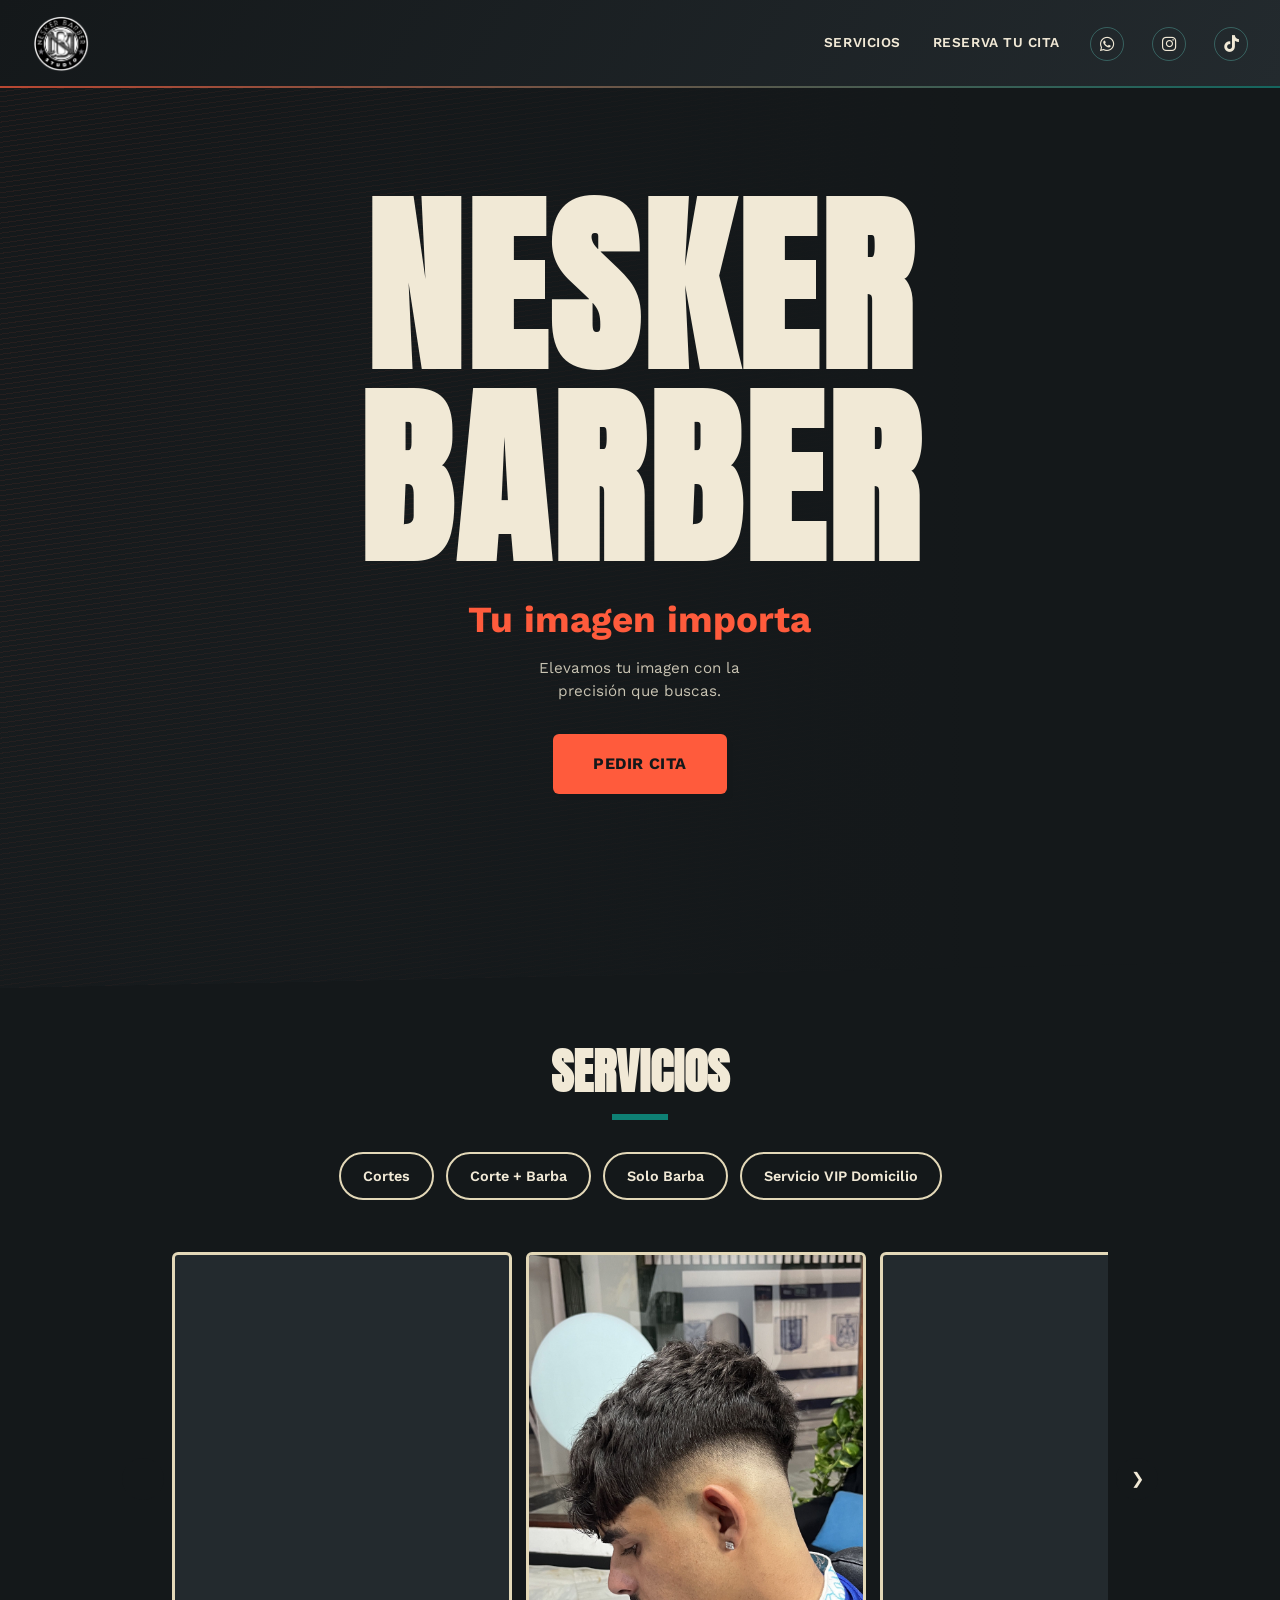
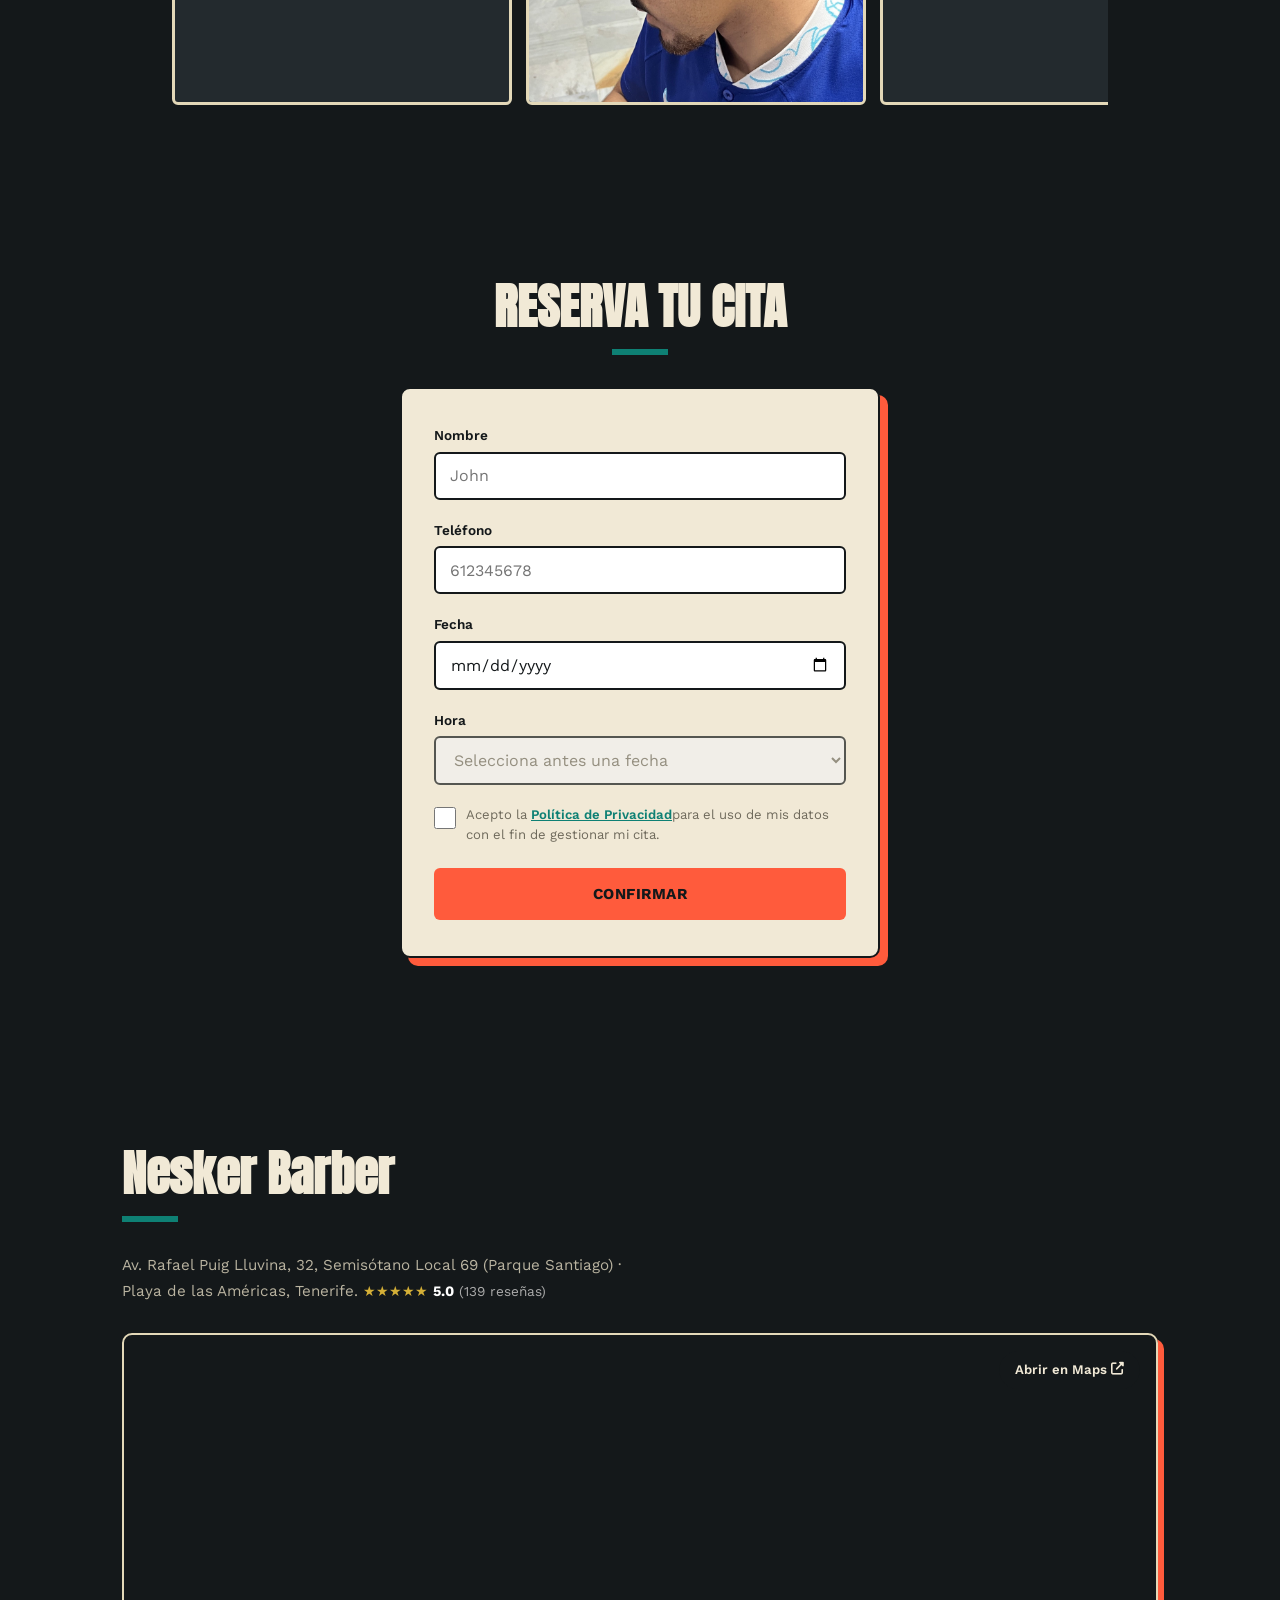
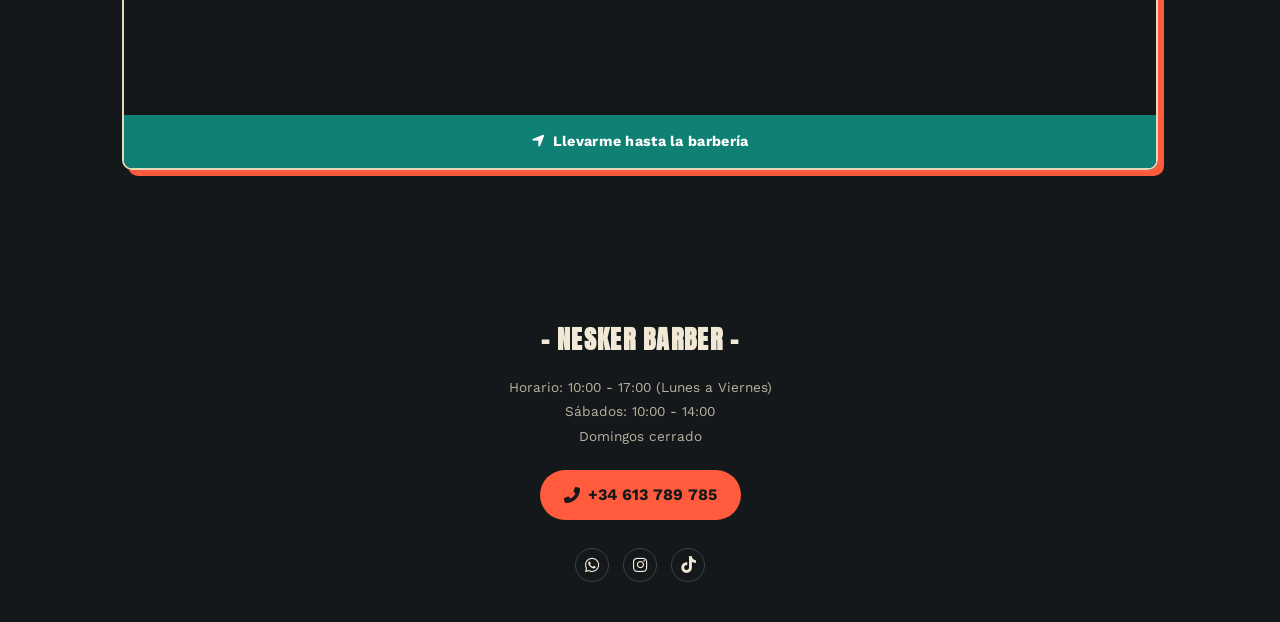
==== commit 9b94d50d: "fix: html" ====
--- a/templates/index.html
+++ b/templates/index.html
@@ -147,7 +147,7 @@
                     <source src="/static/videos/04.mp4" type="video/mp4"></video>
             </div>
         </div>
-        <button class="gallery-btn gallery-btn-next" aria-label="Siguiente" type="button"></button>
+        <button class="gallery-btn gallery-btn-next" aria-label="Siguiente" type="button">❯</button>
     </div>
 </section>
 
@@ -204,64 +204,61 @@
     </form>
 </section>
 
-        <!-- ===== UBICACIÓN ===== -->
-
-        <section id="ubicacion" class="location-section">
-            <h2 class="section-title">Nesker Barber</h2>
-            <p class="location-text">
-                Av. Rafael Puig Lluvina, 32, Semisótano Local 69
-                (Parque Santiago) · Playa de las Américas, Tenerife.
-                <span style="display: inline-block; color: #d4af37; font-size: 0.9rem; margin-top: 4px; white-space: nowrap;">
-                    ★★★★★
-                    <span style="color: #fff; font-weight: bold;">5.0</span>
-                    <span style="color: #aaa; font-size: 0.85rem;">(139 reseñas)</span>
-                </span>
-            </p>
-            <div class="map-card">
-                <a href="https://maps.app.goo.gl/w81HasmnMMebzSGf6" target="_blank" rel="noopener noreferrer" class="map-btn-float">
-                    Abrir en Maps
-                    <i class="fas fa-external-link-alt" style="font-size: 0.8rem; margin-left: 4px;"></i>
-                </a>
-
-                <div class="map-iframe-wrapper">
-                    <iframe
-                        src="https://www.google.com/maps/embed?pb=!1m18!1m12!1m3!1d3528.243575822002!2d-16.7360326!3d28.0599825!2m3!1f0!2f0!3f0!3m2!1i1024!2i768!4f13.1!3m3!1m2!1s0xc6a975f80840295%3A0xdb157265d399392d!2sNesker%20Barber%20Studio!5e0!3m2!1ses!2ses!4v1710000000000!5m2!1ses!2ses"
-                        width="100%" height="100%" style="border:0;"
-                        title="Ubicación de Nesker Barber Studio en Google Maps"
-                        allowfullscreen loading="lazy" referrerpolicy="no-referrer-when-downgrade">
-                    </iframe>
-                </div>
-                
-                <a href="https://maps.app.goo.gl/w81HasmnMMebzSGf6" target="_blank" rel="noopener noreferrer" class="map-btn-bottom">
-                    <i class="fas fa-location-arrow"></i> Llevarme hasta la barbería
-                </a>
-            </div>
-        </section>
-    </main>
-
-    <!-- ===== FOOTER ===== -->
-
-    <footer id="contacto1" class="footer-nesker">
-        <strong>- NESKER BARBER -</strong>
-        <p class="p__footer">Horario: 10:00 - 17:00 (Lunes a Viernes)</p>
-        <p class="p__footer">Sábados: 10:00 - 14:00</p>
-        <p class="p__footer">Domingos cerrado</p>
-        <a href="tel:+34613789785" class="footer-phone-box">
-            <i class="fas fa-phone-alt"></i>
-            <span>+34 613 789 785</span>
-        </a>
-        <div class="redes-sociales">
-            <a href="https://wa.me/34613789785?text=Hola,%20quisiera%20reservar%20una%20cita%20en%20Nesker%20Barber." class="icono-link" target="_blank" rel="noopener noreferrer" aria-label="WhatsApp">
-                <i class="fab fa-whatsapp"></i>
-            </a>
-            <a href="https://www.instagram.com/neskerbarberstudio/" class="icono-link" target="_blank" rel="noopener noreferrer" aria-label="Instagram">
-                <i class="fab fa-instagram"></i>
-            </a>
-            <a href="https://www.tiktok.com/@neskerbarber?is_from_webapp=1&sender_device=pc" class="icono-link" target="_blank" rel="noopener noreferrer" aria-label="TikTok">
-                <i class="fab fa-tiktok"></i>
-            </a>
-        </div>
-    </footer>
-    <script src="/static/js/app.js"></script>
+<!-- ===== UBICACIÓN ===== -->
+<section id="ubicacion" class="location-section">
+    <h2 class="section-title">Nesker Barber</h2>
+    <p class="location-text">
+        Av. Rafael Puig Lluvina, 32, Semisótano Local 69
+        (Parque Santiago) · Playa de las Américas, Tenerife.
+        <span style="display: inline-block; color: #d4af37; font-size: 0.9rem; margin-top: 4px; white-space: nowrap;">
+            ★★★★★
+            <span style="color: #fff; font-weight: bold;">5.0</span>
+            <span style="color: #aaa; font-size: 0.85rem;">(139 reseñas)</span>
+        </span>
+    </p>
+    <div class="map-card">
+        <a href="https://maps.app.goo.gl/w81HasmnMMebzSGf6" target="_blank" rel="noopener noreferrer" class="map-btn-float">
+            Abrir en Maps
+            <i class="fas fa-external-link-alt" style="font-size: 0.8rem; margin-left: 4px;"></i>
+        </a>
+        <div class="map-iframe-wrapper">
+            <iframe
+                src="https://www.google.com/maps/embed?pb=!1m18!1m12!1m3!1d3528.243575822002!2d-16.7360326!3d28.0599825!2m3!1f0!2f0!3f0!3m2!1i1024!2i768!4f13.1!3m3!1m2!1s0xc6a975f80840295%3A0xdb157265d399392d!2sNesker%20Barber%20Studio!5e0!3m2!1ses!2ses!4v1710000000000!5m2!1ses!2ses"
+                width="100%" height="100%" style="border:0;"
+                title="Ubicación de Nesker Barber Studio en Google Maps"
+                allowfullscreen loading="lazy" referrerpolicy="no-referrer-when-downgrade">
+            </iframe>
+        </div>
+        
+        <a href="https://maps.app.goo.gl/w81HasmnMMebzSGf6" target="_blank" rel="noopener noreferrer" class="map-btn-bottom">
+            <i class="fas fa-location-arrow"></i> Llevarme hasta la barbería
+        </a>
+    </div>
+</section>
+</main>
+
+<!-- ===== FOOTER ===== -->
+<footer id="contacto1" class="footer-nesker">
+    <strong>- NESKER BARBER -</strong>
+    <p class="p__footer">Horario: 10:00 - 17:00 (Lunes a Viernes)</p>
+    <p class="p__footer">Sábados: 10:00 - 14:00</p>
+    <p class="p__footer">Domingos cerrado</p>
+    <a href="tel:+34613789785" class="footer-phone-box">
+        <i class="fas fa-phone-alt"></i>
+        <span>+34 613 789 785</span>
+    </a>
+    <div class="redes-sociales">
+        <a href="https://wa.me/34613789785?text=Hola,%20quisiera%20reservar%20una%20cita%20en%20Nesker%20Barber." class="icono-link" target="_blank" rel="noopener noreferrer" aria-label="WhatsApp">
+            <i class="fab fa-whatsapp"></i>
+        </a>
+        <a href="https://www.instagram.com/neskerbarberstudio/" class="icono-link" target="_blank" rel="noopener noreferrer" aria-label="Instagram">
+            <i class="fab fa-instagram"></i>
+        </a>
+        <a href="https://www.tiktok.com/@neskerbarber?is_from_webapp=1&sender_device=pc" class="icono-link" target="_blank" rel="noopener noreferrer" aria-label="TikTok">
+            <i class="fab fa-tiktok"></i>
+        </a>
+    </div>
+</footer>
+<script src="/static/js/app.js"></script>
 </body>
 </html>
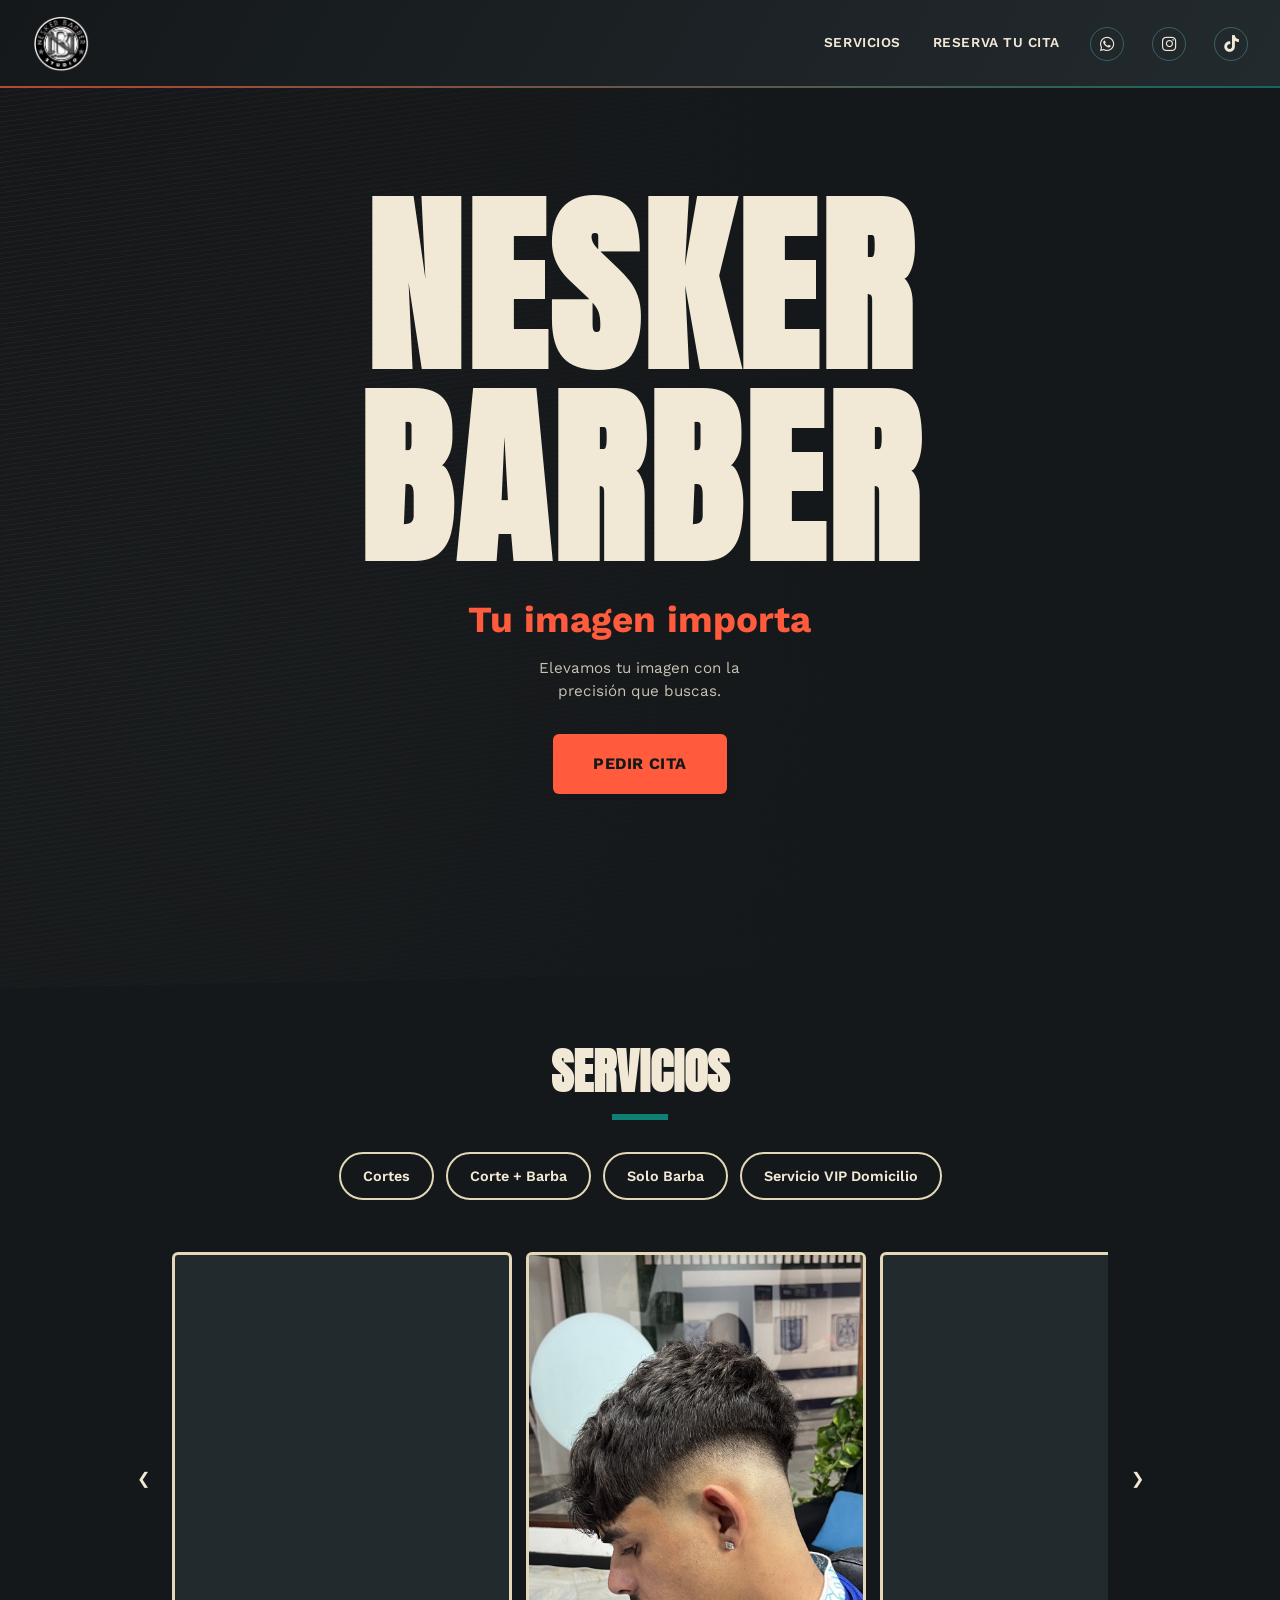
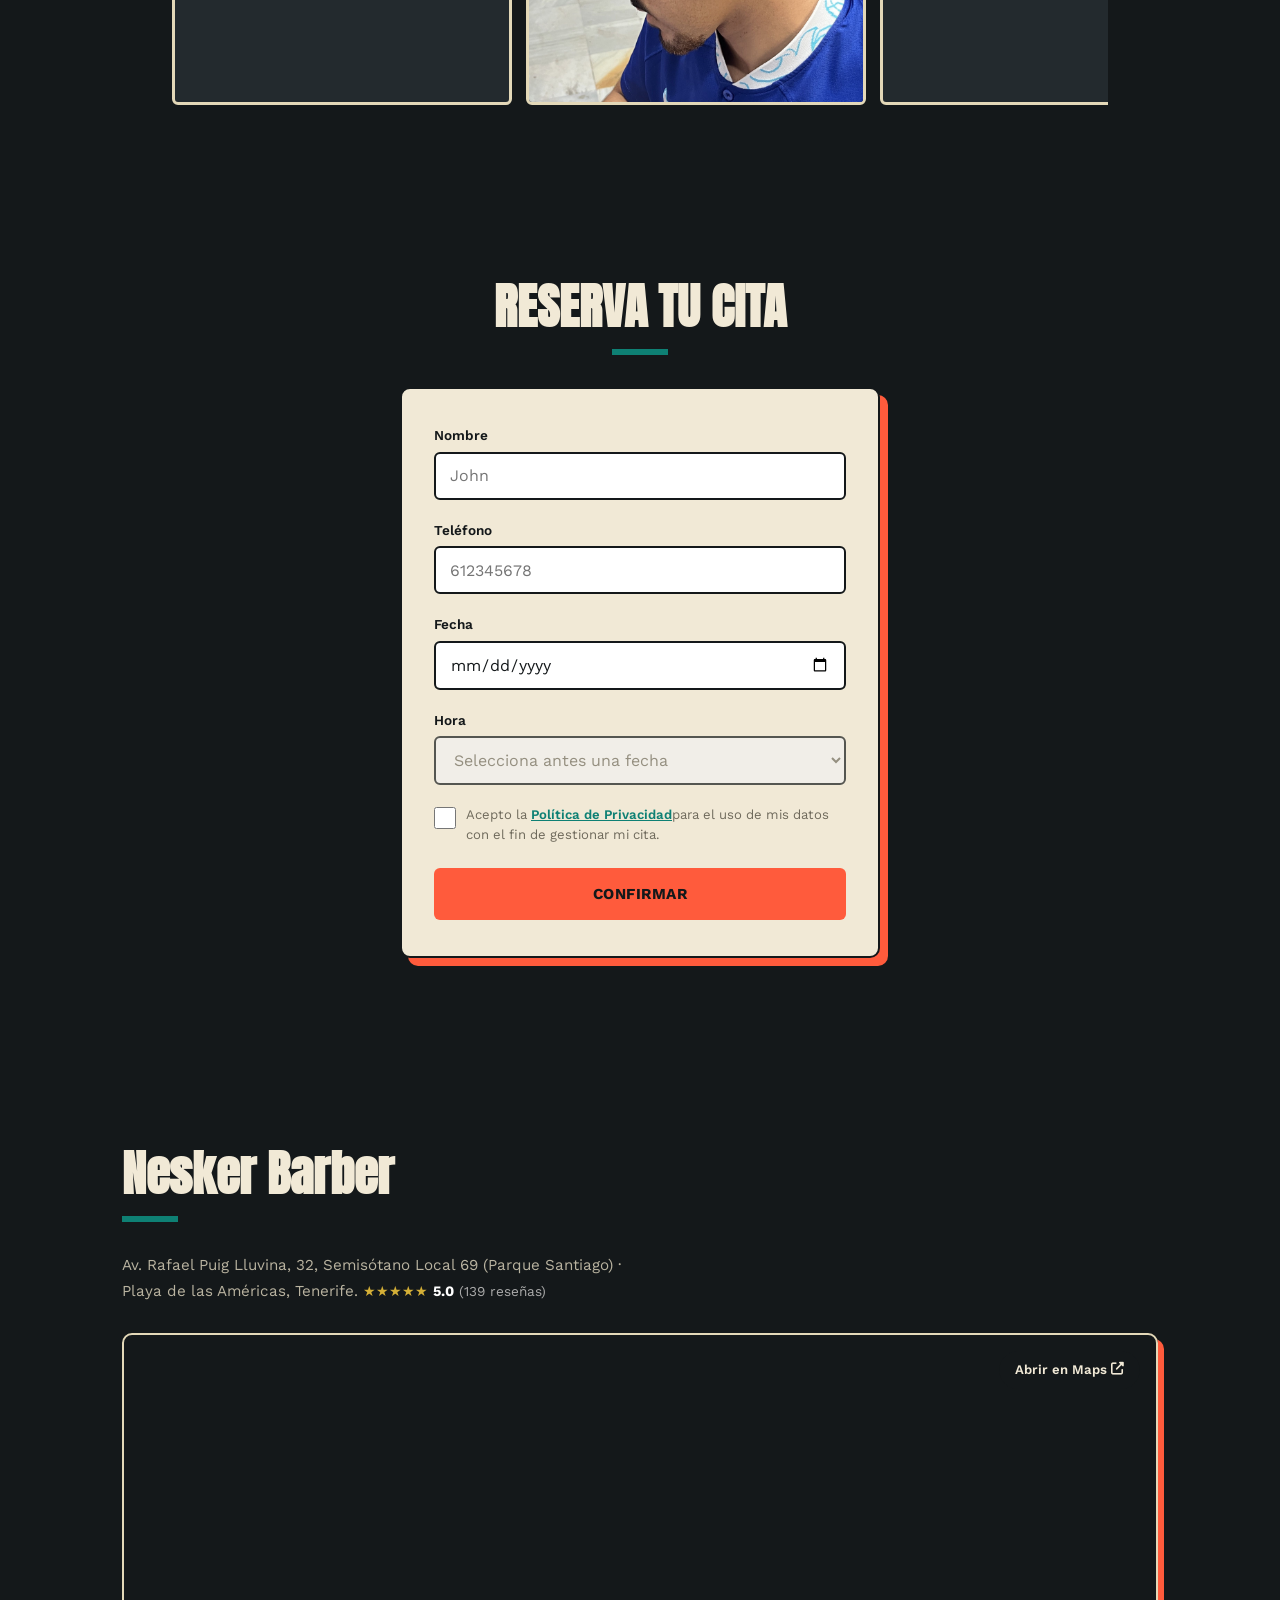
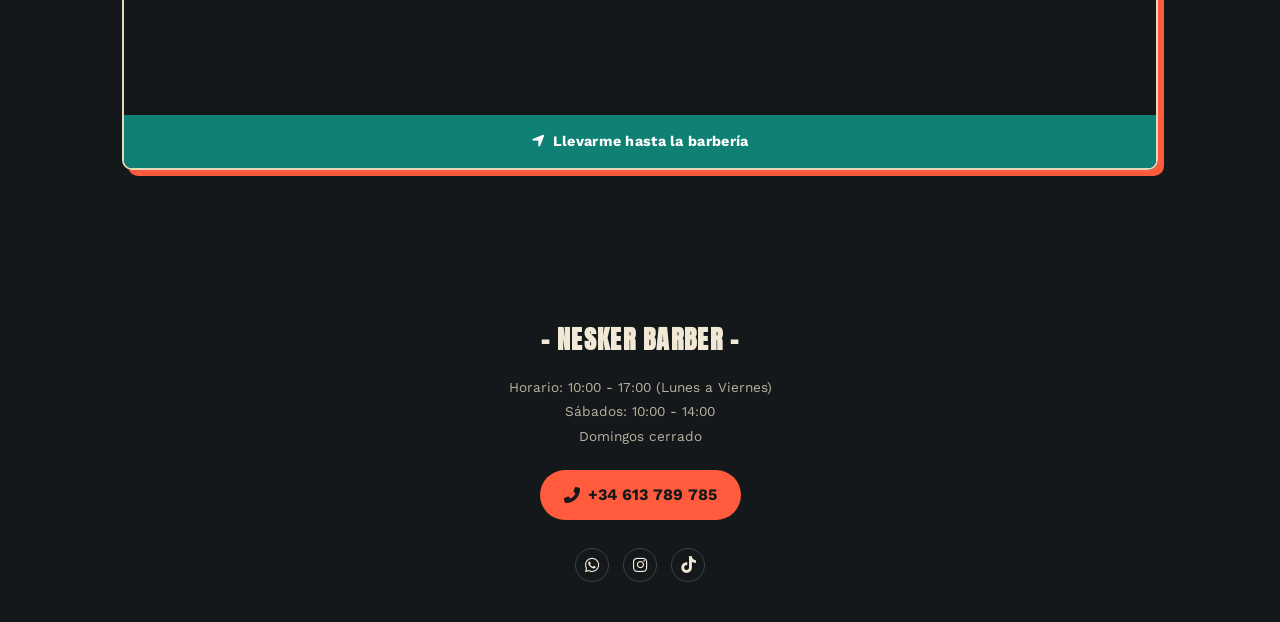
==== commit 9abd0c43: "fix: html" ====
--- a/templates/index.html
+++ b/templates/index.html
@@ -95,7 +95,7 @@
         <div class="service-item"><span class="service-name">Servicio VIP Domicilio</span></div>
     </div>
     <div class="gallery-wrapper">
-        <button class="gallery-btn gallery-btn-prev" aria-label="Anterior" type="button"></button>
+        <button class="gallery-btn gallery-btn-prev" aria-label="Anterior" type="button">❮</button>
         <div class="gallery-container">
             <div class="gallery-item video-item">
                 <video autoplay muted loop playsinline>
